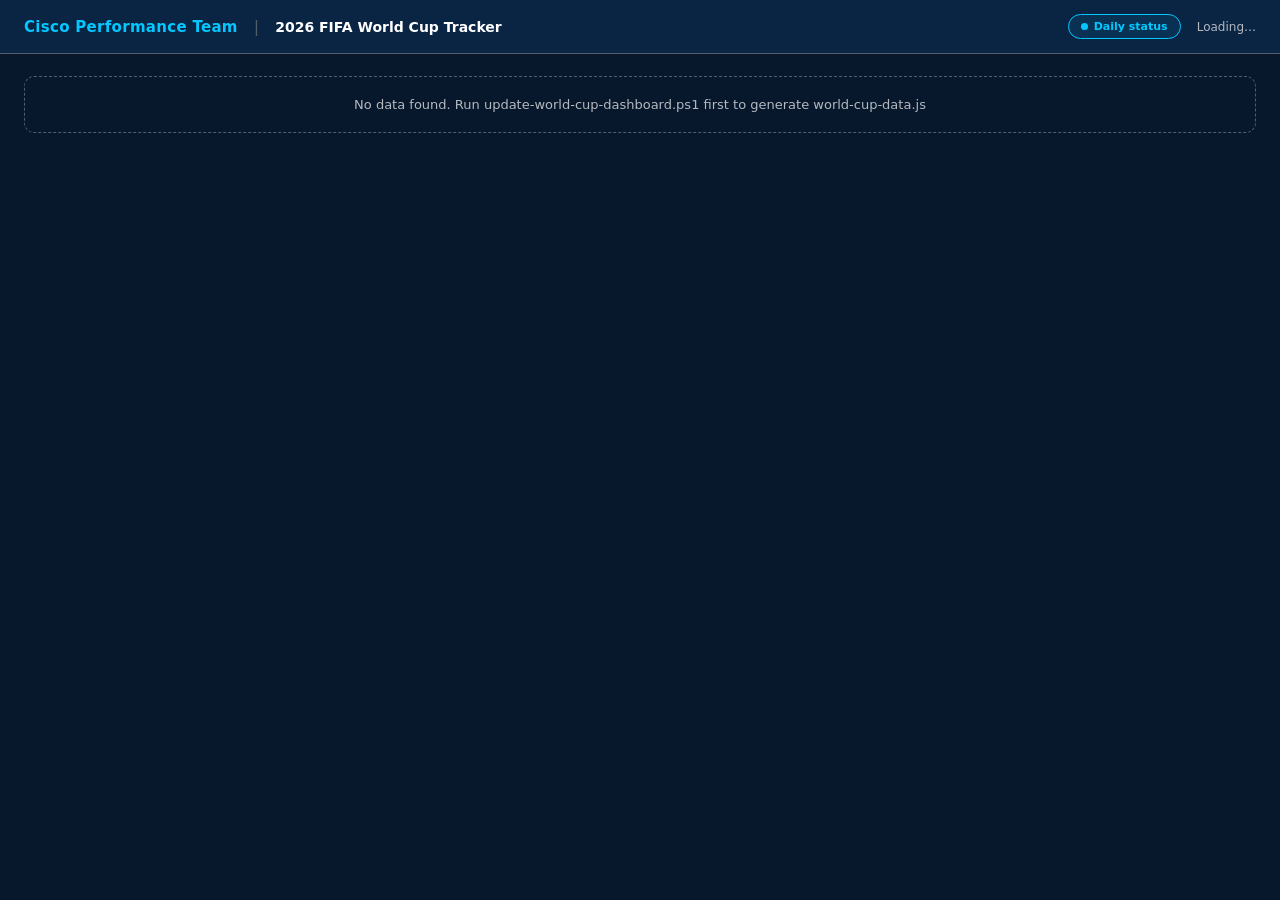
==== World Cup/World-Cup-Performance-Team-Dashboard.html @ b78e00ed "Initial World Cup dashboard for GitHub Pages" ====
<!DOCTYPE html>
<html lang="en">
<head>
  <meta charset="UTF-8" />
  <meta name="viewport" content="width=device-width, initial-scale=1" />
  <title>Performance Team — 2026 World Cup Tracker</title>
  <link rel="stylesheet" href="../assets/cisco-brand.css" />
  <style>
    * { box-sizing: border-box; margin: 0; padding: 0; }
    body {
      font-family: var(--cisco-font);
      background: var(--cisco-navy);
      color: var(--cisco-white);
      min-height: 100vh;
    }
    .chrome {
      background: var(--cisco-navy-mid);
      border-bottom: 1px solid var(--cisco-slate);
      padding: 14px 24px;
      display: flex;
      align-items: center;
      gap: 16px;
      flex-wrap: wrap;
    }
    .chrome .brand {
      font-weight: 700;
      color: var(--cisco-cyan);
      font-size: 15px;
      letter-spacing: 0.02em;
    }
    .chrome .sep { color: var(--cisco-slate); }
    .chrome .title { font-weight: 600; font-size: 14px; }
    .chrome .spacer { flex: 1; }
    .chrome .meta { font-size: 12px; color: var(--cisco-muted); }
    .pill {
      display: inline-flex;
      align-items: center;
      gap: 6px;
      padding: 5px 12px;
      border-radius: 999px;
      font-size: 11px;
      font-weight: 600;
      border: 1px solid var(--cisco-slate);
      color: var(--cisco-muted);
    }
    .pill.live {
      border-color: var(--cisco-cyan);
      color: var(--cisco-cyan);
      background: rgba(2, 200, 255, 0.08);
    }
    .live-dot {
      width: 7px; height: 7px;
      border-radius: 50%;
      background: var(--cisco-cyan);
      animation: pulse 2s infinite;
    }
    @keyframes pulse {
      0%, 100% { opacity: 1; }
      50% { opacity: 0.35; }
    }
    .main { padding: 22px 24px 40px; max-width: 1440px; margin: 0 auto; }
    h1 { font-size: 26px; font-weight: 700; margin-bottom: 6px; }
    .subtitle { color: var(--cisco-muted); font-size: 13px; margin-bottom: 18px; line-height: 1.5; }
    .alert-banner {
      display: none;
      background: rgba(255, 144, 0, 0.12);
      border: 1px solid rgba(255, 144, 0, 0.45);
      border-left: 4px solid var(--cisco-orange);
      border-radius: var(--cisco-radius);
      padding: 12px 16px;
      margin-bottom: 18px;
      font-size: 13px;
    }
    .alert-banner.show { display: block; }
    .alert-banner strong { color: var(--cisco-orange); }
    .summary-row {
      display: grid;
      grid-template-columns: repeat(4, 1fr);
      gap: 14px;
      margin-bottom: 22px;
    }
    @media (max-width: 900px) {
      .summary-row { grid-template-columns: repeat(2, 1fr); }
    }
    .stat-card {
      background: var(--cisco-navy-mid);
      border: 1px solid var(--cisco-slate);
      border-radius: var(--cisco-radius);
      padding: 16px 18px;
      position: relative;
      overflow: hidden;
    }
    .stat-card::after {
      content: '';
      position: absolute;
      top: 0; left: 0; right: 0;
      height: 3px;
      background: var(--cisco-slate);
    }
    .stat-card.in::after { background: #00d46a; }
    .stat-card.out::after { background: #ff4d4f; }
    .stat-card.pending::after { background: var(--cisco-orange); }
    .stat-card.team::after { background: var(--cisco-blue); }
    .stat-label {
      font-size: 11px;
      text-transform: uppercase;
      letter-spacing: 0.08em;
      color: var(--cisco-muted);
      margin-bottom: 6px;
    }
    .stat-value { font-size: 32px; font-weight: 700; line-height: 1; }
    .stat-card.in .stat-value { color: #00d46a; }
    .stat-card.out .stat-value { color: #ff6b6b; }
    .stat-card.pending .stat-value { color: var(--cisco-orange); }
    .toolbar {
      display: flex;
      flex-wrap: wrap;
      gap: 10px;
      align-items: center;
      margin-bottom: 18px;
    }
    .toolbar input, .toolbar select {
      background: var(--cisco-navy-mid);
      border: 1px solid var(--cisco-slate);
      color: var(--cisco-white);
      border-radius: 8px;
      padding: 9px 12px;
      font-size: 13px;
      font-family: inherit;
    }
    .toolbar input { min-width: 220px; flex: 1; }
    .filter-btn {
      background: transparent;
      border: 1px solid var(--cisco-slate);
      color: var(--cisco-muted);
      border-radius: 999px;
      padding: 7px 14px;
      font-size: 12px;
      font-weight: 600;
      cursor: pointer;
      font-family: inherit;
      transition: all 0.15s;
    }
    .filter-btn:hover { border-color: var(--cisco-cyan); color: var(--cisco-white); }
    .filter-btn.active {
      background: var(--cisco-blue);
      border-color: var(--cisco-blue);
      color: #fff;
    }
    .section-title {
      font-size: 14px;
      font-weight: 700;
      text-transform: uppercase;
      letter-spacing: 0.06em;
      color: var(--cisco-cyan);
      margin: 26px 0 12px;
      display: flex;
      align-items: center;
      gap: 10px;
    }
    .section-title::after {
      content: '';
      flex: 1;
      height: 1px;
      background: rgba(82, 94, 108, 0.6);
    }
    .member-grid {
      display: grid;
      grid-template-columns: repeat(auto-fill, minmax(300px, 1fr));
      gap: 14px;
    }
    .member-card {
      background: var(--cisco-navy-mid);
      border: 1px solid var(--cisco-slate);
      border-radius: var(--cisco-radius);
      padding: 14px 16px;
      transition: border-color 0.15s, transform 0.15s;
    }
    .member-card:hover {
      border-color: rgba(2, 200, 255, 0.45);
      transform: translateY(-1px);
    }
    .member-head {
      display: flex;
      align-items: center;
      justify-content: space-between;
      margin-bottom: 12px;
    }
    .member-name { font-weight: 700; font-size: 15px; }
    .member-score {
      font-size: 11px;
      font-weight: 700;
      padding: 4px 10px;
      border-radius: 999px;
      background: rgba(2, 200, 255, 0.12);
      color: var(--cisco-cyan);
    }
    .member-note {
      font-size: 11px;
      color: var(--cisco-orange);
      margin: -6px 0 10px;
      font-style: italic;
    }
    .country-row {
      display: flex;
      align-items: center;
      gap: 10px;
      padding: 8px 0;
      border-top: 1px solid rgba(82, 94, 108, 0.35);
      cursor: pointer;
      border-radius: 8px;
      transition: background 0.15s;
    }
    .country-row:hover { background: rgba(2, 200, 255, 0.06); }
    .country-row:first-of-type { border-top: none; padding-top: 0; }
    .flag {
      width: 28px; height: 28px;
      border-radius: 50%;
      object-fit: cover;
      background: rgba(255,255,255,0.08);
      flex-shrink: 0;
    }
    .flag-placeholder {
      width: 28px; height: 28px;
      border-radius: 50%;
      background: rgba(255,255,255,0.08);
      display: flex;
      align-items: center;
      justify-content: center;
      font-size: 10px;
      font-weight: 700;
      color: var(--cisco-muted);
      flex-shrink: 0;
    }
    .country-info { flex: 1; min-width: 0; }
    .country-name {
      font-size: 13px;
      font-weight: 600;
      white-space: nowrap;
      overflow: hidden;
      text-overflow: ellipsis;
    }
    .country-meta { font-size: 11px; color: var(--cisco-muted); margin-top: 1px; }
    .badge {
      font-size: 10px;
      font-weight: 800;
      letter-spacing: 0.06em;
      padding: 4px 8px;
      border-radius: 6px;
      flex-shrink: 0;
    }
    .badge.in { background: rgba(0, 212, 106, 0.15); color: #00d46a; border: 1px solid rgba(0, 212, 106, 0.35); }
    .badge.out { background: rgba(255, 77, 79, 0.15); color: #ff6b6b; border: 1px solid rgba(255, 77, 79, 0.35); }
    .badge.pending { background: rgba(255, 144, 0, 0.15); color: var(--cisco-orange); border: 1px solid rgba(255, 144, 0, 0.35); }
    .country-grid {
      display: grid;
      grid-template-columns: repeat(auto-fill, minmax(220px, 1fr));
      gap: 12px;
    }
    .country-card {
      background: var(--cisco-navy-mid);
      border: 1px solid var(--cisco-slate);
      border-radius: var(--cisco-radius);
      padding: 14px;
      position: relative;
      cursor: pointer;
      transition: border-color 0.15s, transform 0.15s;
    }
    .country-card:hover {
      border-color: rgba(2, 200, 255, 0.45);
      transform: translateY(-1px);
    }
    .country-card.status-in { border-color: rgba(0, 212, 106, 0.35); }
    .country-card.status-out { border-color: rgba(255, 77, 79, 0.35); opacity: 0.85; }
    .country-card.status-out .country-card-name { text-decoration: line-through; text-decoration-color: rgba(255,107,107,0.5); }
    .country-card-top {
      display: flex;
      align-items: center;
      gap: 10px;
      margin-bottom: 10px;
    }
    .country-card-name { font-weight: 700; font-size: 14px; }
    .country-card-group {
      font-size: 11px;
      color: var(--cisco-muted);
      margin-bottom: 8px;
    }
    .country-card-detail { font-size: 12px; color: var(--cisco-muted); line-height: 1.4; }
    .matches-list { display: grid; gap: 10px; }
    .match-card {
      display: flex;
      align-items: center;
      gap: 14px;
      background: var(--cisco-navy-mid);
      border: 1px solid var(--cisco-slate);
      border-radius: var(--cisco-radius);
      padding: 12px 16px;
      flex-wrap: wrap;
    }
    .match-team {
      display: flex;
      align-items: center;
      gap: 8px;
      min-width: 140px;
      font-size: 13px;
      font-weight: 600;
    }
    .match-score {
      font-size: 18px;
      font-weight: 800;
      color: var(--cisco-cyan);
      min-width: 60px;
      text-align: center;
    }
    .match-status {
      margin-left: auto;
      font-size: 11px;
      color: var(--cisco-muted);
      text-transform: uppercase;
      letter-spacing: 0.05em;
    }
    .match-tracked {
      width: 100%;
      font-size: 11px;
      color: var(--cisco-orange);
    }
    .footer {
      margin-top: 32px;
      padding-top: 16px;
      border-top: 1px solid var(--cisco-slate);
      font-size: 11px;
      color: var(--cisco-muted);
      line-height: 1.6;
    }
    .empty {
      color: var(--cisco-muted);
      font-size: 13px;
      padding: 20px;
      text-align: center;
      border: 1px dashed var(--cisco-slate);
      border-radius: var(--cisco-radius);
    }
    .hidden { display: none !important; }
    .search-hint {
      font-size: 11px;
      color: var(--cisco-muted);
      margin: -8px 0 14px;
    }
    .modal-backdrop {
      position: fixed;
      inset: 0;
      background: rgba(7, 24, 45, 0.82);
      backdrop-filter: blur(4px);
      display: none;
      align-items: center;
      justify-content: center;
      padding: 20px;
      z-index: 1000;
    }
    .modal-backdrop.open { display: flex; }
    .country-modal {
      width: min(520px, 100%);
      background: var(--cisco-navy-mid);
      border: 1px solid var(--cisco-slate);
      border-radius: 14px;
      overflow: hidden;
      box-shadow: 0 24px 64px rgba(0, 0, 0, 0.45);
      animation: modalIn 0.2s ease-out;
    }
    @keyframes modalIn {
      from { opacity: 0; transform: translateY(12px) scale(0.98); }
      to { opacity: 1; transform: none; }
    }
    .modal-header {
      display: flex;
      align-items: center;
      gap: 14px;
      padding: 18px 20px;
      border-bottom: 1px solid rgba(82, 94, 108, 0.45);
      background: rgba(10, 96, 255, 0.08);
    }
    .modal-flag {
      width: 52px;
      height: 52px;
      border-radius: 50%;
      object-fit: cover;
      background: rgba(255,255,255,0.08);
    }
    .modal-title { font-size: 20px; font-weight: 700; }
    .modal-subtitle { font-size: 12px; color: var(--cisco-muted); margin-top: 2px; }
    .modal-close {
      margin-left: auto;
      background: transparent;
      border: 1px solid var(--cisco-slate);
      color: var(--cisco-muted);
      width: 34px;
      height: 34px;
      border-radius: 8px;
      cursor: pointer;
      font-size: 18px;
      line-height: 1;
    }
    .modal-close:hover { color: #fff; border-color: var(--cisco-cyan); }
    .modal-body { padding: 20px; }
    .star-section {
      display: grid;
      grid-template-columns: 120px 1fr;
      gap: 16px;
      align-items: center;
      margin-bottom: 18px;
    }
    @media (max-width: 480px) {
      .star-section { grid-template-columns: 1fr; text-align: center; }
    }
    .star-photo-wrap {
      width: 120px;
      height: 120px;
      border-radius: 14px;
      overflow: hidden;
      background: rgba(255,255,255,0.06);
      border: 1px solid rgba(82, 94, 108, 0.5);
    }
    .star-photo {
      width: 100%;
      height: 100%;
      object-fit: cover;
      object-position: top;
    }
    .star-photo-placeholder {
      width: 100%;
      height: 100%;
      display: flex;
      align-items: center;
      justify-content: center;
      font-size: 36px;
      color: var(--cisco-slate);
      background: linear-gradient(145deg, rgba(10, 96, 255, 0.25), rgba(2, 200, 255, 0.12));
    }
    .star-photo-placeholder.star-initials {
      font-size: 28px;
      font-weight: 800;
      color: var(--cisco-cyan);
      letter-spacing: 0.04em;
    }
    .star-label {
      font-size: 10px;
      text-transform: uppercase;
      letter-spacing: 0.08em;
      color: var(--cisco-cyan);
      margin-bottom: 4px;
      font-weight: 700;
    }
    .star-name { font-size: 22px; font-weight: 700; margin-bottom: 4px; }
    .star-position { font-size: 13px; color: var(--cisco-muted); }
    .modal-actions {
      display: flex;
      flex-wrap: wrap;
      gap: 10px;
      margin-top: 8px;
    }
    .modal-link {
      display: inline-flex;
      align-items: center;
      gap: 8px;
      padding: 10px 14px;
      border-radius: 8px;
      font-size: 13px;
      font-weight: 600;
      text-decoration: none;
      transition: opacity 0.15s;
    }
    .modal-link:hover { opacity: 0.88; }
    .modal-link.fifa {
      background: var(--cisco-blue);
      color: #fff;
    }
    .modal-link.espn {
      background: rgba(2, 200, 255, 0.12);
      color: var(--cisco-cyan);
      border: 1px solid rgba(2, 200, 255, 0.35);
    }
    .modal-meta {
      font-size: 12px;
      color: var(--cisco-muted);
      line-height: 1.5;
      padding-top: 14px;
      border-top: 1px solid rgba(82, 94, 108, 0.35);
    }
  </style>
</head>
<body>
  <header class="chrome">
    <span class="brand">Cisco Performance Team</span>
    <span class="sep">|</span>
    <span class="title">2026 FIFA World Cup Tracker</span>
    <span class="spacer"></span>
    <span class="pill live"><span class="live-dot"></span> Daily status</span>
    <span class="meta" id="updatedMeta">Loading…</span>
  </header>

  <main class="main">
    <h1>World Cup Country Tracker</h1>
    <p class="subtitle">
      Follow every country from our FIFA Draw — see at a glance who is still <strong style="color:#00d46a">IN</strong>
      or <strong style="color:#ff6b6b">OUT</strong> of the 2026 World Cup. Click any country to meet their star player and link to FIFA.com.
    </p>

    <div class="alert-banner" id="changesBanner"></div>

    <div class="summary-row" id="summaryRow"></div>

    <div class="toolbar">
      <input type="search" id="searchInput" placeholder="Search country or team member…" />
      <select id="memberFilter">
        <option value="">All team members</option>
      </select>
      <button class="filter-btn active" data-status="ALL">All</button>
      <button class="filter-btn" data-status="IN">IN</button>
      <button class="filter-btn" data-status="OUT">OUT</button>
      <button class="filter-btn" data-status="PENDING">Pending</button>
    </div>
    <p class="search-hint" id="searchHint">Tip: click a country card or press Enter after searching to open star player details.</p>

    <div class="section-title">By Team Member</div>
    <div class="member-grid" id="memberGrid"></div>

    <div class="section-title">All Tracked Countries</div>
    <div class="country-grid" id="countryGrid"></div>

    <div class="section-title">Today's Matches (Your Countries)</div>
    <div class="matches-list" id="matchesList"></div>

    <footer class="footer">
      Data source: ESPN public API. Run <code style="color:var(--cisco-cyan)">update-world-cup-dashboard.ps1</code> daily
      (or schedule in Task Scheduler) to refresh. Share this HTML file with <code style="color:var(--cisco-cyan)">world-cup-data.js</code>
      in the same folder via SharePoint or OneDrive.
    </footer>
  </main>

  <div class="modal-backdrop" id="countryModal" aria-hidden="true">
    <div class="country-modal" role="dialog" aria-labelledby="modalCountryName">
      <div class="modal-header">
        <img class="modal-flag" id="modalFlag" alt="" />
        <div>
          <div class="modal-title" id="modalCountryName"></div>
          <div class="modal-subtitle" id="modalCountryMeta"></div>
        </div>
        <button class="modal-close" id="modalClose" aria-label="Close">&times;</button>
      </div>
      <div class="modal-body">
        <div class="star-section">
          <div class="star-photo-wrap" id="modalStarPhotoWrap"></div>
          <div>
            <div class="star-label">Star Player</div>
            <div class="star-name" id="modalStarName"></div>
            <div class="star-position" id="modalStarPosition"></div>
          </div>
        </div>
        <div class="modal-actions" id="modalActions"></div>
        <div class="modal-meta" id="modalMeta"></div>
      </div>
    </div>
  </div>

  <script src="world-cup-data.js"></script>
  <script>
    let data = window.WC_DASHBOARD_DATA;
    let statusFilter = 'ALL';

    function findCountry(pickName) {
      return data.countries.find(c => c.pickName === pickName);
    }

    function getVisibleCountries() {
      const search = document.getElementById('searchInput').value.toLowerCase();
      const memberVal = document.getElementById('memberFilter').value;
      let picks = data.countries;
      if (memberVal) {
        const member = data.members.find(m => m.name === memberVal);
        if (member) picks = member.countries;
      }
      return picks.filter(c => matchesFilter(c)).filter(c => {
        if (!search) return true;
        return c.pickName.toLowerCase().includes(search) ||
          (c.displayName || '').toLowerCase().includes(search) ||
          ((c.starPlayer && c.starPlayer.name) || '').toLowerCase().includes(search);
      });
    }

    function openCountryModal(country) {
      if (!country) return;
      const modal = document.getElementById('countryModal');
      const star = country.starPlayer || {};
      const flagEl = document.getElementById('modalFlag');
      if (country.logo) {
        flagEl.src = country.logo;
        flagEl.alt = country.displayName || country.pickName;
        flagEl.classList.remove('hidden');
        flagEl.onerror = () => {
          flagEl.classList.add('hidden');
        };
      } else {
        flagEl.removeAttribute('src');
        flagEl.classList.add('hidden');
      }
      document.getElementById('modalCountryName').textContent = country.displayName || country.pickName;
      document.getElementById('modalCountryMeta').textContent =
        `${country.group} · ${country.status} · ${country.record || '0-0-0'} · ${country.detail || ''}`;
      document.getElementById('modalStarName').textContent = star.name || 'Star player TBD';
      document.getElementById('modalStarPosition').textContent = star.position || 'National team squad';

      const photoWrap = document.getElementById('modalStarPhotoWrap');
      if (star.headshot) {
        photoWrap.innerHTML = `<img class="star-photo" src="${esc(star.headshot)}" alt="${esc(star.name)}" onerror="this.replaceWith((function(){var d=document.createElement('div');d.className='star-photo-placeholder star-initials';d.textContent='${esc((star.name || '?').split(' ').map(function(w){return w[0];}).filter(Boolean).slice(0,2).join('').toUpperCase() || '⚽')}';return d;})())" />`;
      } else {
        const initials = (star.name || '?').split(' ').map(w => w[0]).filter(Boolean).slice(0, 2).join('').toUpperCase() || '⚽';
        photoWrap.innerHTML = `<div class="star-photo-placeholder star-initials">${esc(initials)}</div>`;
      }

      const actions = [];
      const fifaUrl = country.fifaUrl || star.fifaUrl;
      if (fifaUrl) {
        actions.push(`<a class="modal-link fifa" href="${esc(fifaUrl)}" target="_blank" rel="noopener noreferrer">Learn more on FIFA.com</a>`);
      }
      if (star.espnUrl) {
        actions.push(`<a class="modal-link espn" href="${esc(star.espnUrl)}" target="_blank" rel="noopener noreferrer">View player profile</a>`);
      }
      document.getElementById('modalActions').innerHTML = actions.join('') ||
        '<span class="modal-meta">FIFA team link unavailable for this country.</span>';

      document.getElementById('modalMeta').textContent =
        `Tracked from our Performance Team FIFA Draw. Star player selected from squad data and curated picks in country-profiles.json.`;

      modal.classList.add('open');
      modal.setAttribute('aria-hidden', 'false');
    }

    function closeCountryModal() {
      const modal = document.getElementById('countryModal');
      modal.classList.remove('open');
      modal.setAttribute('aria-hidden', 'true');
    }

    function bindCountryClicks() {
      document.querySelectorAll('[data-pick-name]').forEach(el => {
        el.addEventListener('click', () => openCountryModal(findCountry(el.dataset.pickName)));
      });
    }

    function updateSearchHint() {
      const visible = getVisibleCountries();
      const hint = document.getElementById('searchHint');
      if (visible.length === 1) {
        hint.textContent = `1 match: ${visible[0].displayName || visible[0].pickName} — press Enter or click to view star player.`;
      } else if (visible.length === 0) {
        hint.textContent = 'No countries match your search.';
      } else {
        hint.textContent = 'Tip: click a country card or press Enter after searching to open star player details.';
      }
    }

    function esc(s) {
      const d = document.createElement('div');
      d.textContent = s || '';
      return d.innerHTML;
    }

    function flagHtml(c) {
      const abbr = esc((c.abbreviation || '??').slice(0, 3));
      if (c.logo) {
        return `<img class="flag" src="${esc(c.logo)}" alt="" loading="lazy" onerror="this.replaceWith(Object.assign(document.createElement('div'),{className:'flag-placeholder',textContent:'${abbr}'}))" />`;
      }
      return `<div class="flag-placeholder">${abbr}</div>`;
    }

    function badgeHtml(status) {
      const label = status === 'IN' ? 'IN' : status === 'OUT' ? 'OUT' : 'PENDING';
      const cls = status === 'IN' ? 'in' : status === 'OUT' ? 'out' : 'pending';
      return `<span class="badge ${cls}">${label}</span>`;
    }

    function renderSummary() {
      const s = data.summary;
      document.getElementById('summaryRow').innerHTML = `
        <div class="stat-card in"><div class="stat-label">Still In</div><div class="stat-value">${s.inCount}</div></div>
        <div class="stat-card out"><div class="stat-label">Eliminated</div><div class="stat-value">${s.outCount}</div></div>
        <div class="stat-card pending"><div class="stat-label">Pending</div><div class="stat-value">${s.pendingCount}</div></div>
        <div class="stat-card team"><div class="stat-label">Team Members</div><div class="stat-value">${s.members}</div></div>
      `;
      document.getElementById('updatedMeta').textContent =
        `${data.phase} · Updated ${data.lastUpdatedDisplay}`;
    }

    function renderChanges() {
      const banner = document.getElementById('changesBanner');
      if (!data.statusChanges || data.statusChanges.length === 0) {
        banner.classList.remove('show');
        return;
      }
      const items = data.statusChanges.map(c =>
        `<strong>${esc(c.country)}</strong>: ${esc(c.from)} → ${esc(c.to)} (${esc(c.detail)})`
      ).join(' · ');
      banner.innerHTML = `<strong>Status changes since last update:</strong> ${items}`;
      banner.classList.add('show');
    }

    function renderMembers() {
      const grid = document.getElementById('memberGrid');
      const search = document.getElementById('searchInput').value.toLowerCase();
      const memberVal = document.getElementById('memberFilter').value;

      const html = data.members
        .filter(m => !memberVal || m.name === memberVal)
        .filter(m => {
          if (!search) return true;
          if (m.name.toLowerCase().includes(search)) return true;
          return m.countries.some(c =>
            c.pickName.toLowerCase().includes(search) ||
            (c.displayName || '').toLowerCase().includes(search)
          );
        })
        .map(m => {
          const countries = m.countries.filter(c => matchesFilter(c));
          if (countries.length === 0 && (statusFilter !== 'ALL' || search)) return '';
          const note = m.note ? `<div class="member-note">${esc(m.note)}</div>` : '';
          const rows = (countries.length ? countries : m.countries).map(c => `
            <div class="country-row" data-status="${esc(c.status)}" data-pick-name="${esc(c.pickName)}" title="View star player">
              ${flagHtml(c)}
              <div class="country-info">
                <div class="country-name">${esc(c.displayName || c.pickName)}</div>
                <div class="country-meta">${esc(c.group)} · ${esc(c.record || '0-0-0')} · ${esc(c.detail)}</div>
              </div>
              ${badgeHtml(c.status)}
            </div>
          `).join('');
          return `
            <article class="member-card" data-member="${esc(m.name)}">
              <div class="member-head">
                <span class="member-name">${esc(m.name)}</span>
                <span class="member-score">${m.inCount} IN · ${m.outCount} OUT</span>
              </div>
              ${note}
              ${rows}
            </article>
          `;
        })
        .filter(Boolean)
        .join('');

      grid.innerHTML = html || '<div class="empty">No team members match your filters.</div>';
      bindCountryClicks();
      updateSearchHint();
    }

    function renderCountries() {
      const grid = document.getElementById('countryGrid');
      const search = document.getElementById('searchInput').value.toLowerCase();
      const memberVal = document.getElementById('memberFilter').value;

      let picks = data.countries;
      if (memberVal) {
        const member = data.members.find(m => m.name === memberVal);
        if (member) picks = member.countries;
      }

      const html = picks
        .filter(c => matchesFilter(c))
        .filter(c => {
          if (!search) return true;
          return c.pickName.toLowerCase().includes(search) ||
            (c.displayName || '').toLowerCase().includes(search) ||
            ((c.starPlayer && c.starPlayer.name) || '').toLowerCase().includes(search);
        })
        .sort((a, b) => {
          const order = { IN: 0, PENDING: 1, OUT: 2 };
          return (order[a.status] ?? 9) - (order[b.status] ?? 9) ||
            a.pickName.localeCompare(b.pickName);
        })
        .map(c => `
          <article class="country-card status-${c.status.toLowerCase()}" data-pick-name="${esc(c.pickName)}" title="View star player">
            <div class="country-card-top">
              ${flagHtml(c)}
              <div>
                <div class="country-card-name">${esc(c.displayName || c.pickName)}</div>
                <div class="country-card-group">${esc(c.group)} · Rank ${c.rank} · ${c.points} pts</div>
              </div>
              ${badgeHtml(c.status)}
            </div>
            <div class="country-card-detail">${esc(c.detail)}</div>
          </article>
        `)
        .join('');

      grid.innerHTML = html || '<div class="empty">No countries match your filters.</div>';
      bindCountryClicks();
      updateSearchHint();
    }

    function renderMatches() {
      const list = document.getElementById('matchesList');
      if (!data.todayMatches || data.todayMatches.length === 0) {
        list.innerHTML = '<div class="empty">No matches today involving your tracked countries — check back on match days.</div>';
        return;
      }
      list.innerHTML = data.todayMatches.map(m => `
        <div class="match-card">
          <div class="match-team">${flagHtml({ logo: m.home.logo, abbreviation: 'H' })} ${esc(m.home.name)}</div>
          <div class="match-score">${esc(m.home.score || '–')} : ${esc(m.away.score || '–')}</div>
          <div class="match-team">${flagHtml({ logo: m.away.logo, abbreviation: 'A' })} ${esc(m.away.name)}</div>
          <div class="match-status">${esc(m.status)}</div>
          <div class="match-tracked">Tracking: ${esc(m.tracked.join(', '))}</div>
        </div>
      `).join('');
    }

    function populateMemberFilter() {
      const sel = document.getElementById('memberFilter');
      data.members.forEach(m => {
        const opt = document.createElement('option');
        opt.value = m.name;
        opt.textContent = m.name;
        sel.appendChild(opt);
      });
    }

    function matchesFilter(c) {
      if (statusFilter === 'ALL') return true;
      return c.status === statusFilter;
    }

    function renderAll() {
      renderSummary();
      renderChanges();
      renderMembers();
      renderCountries();
      renderMatches();
    }

    document.querySelectorAll('.filter-btn').forEach(btn => {
      btn.addEventListener('click', () => {
        document.querySelectorAll('.filter-btn').forEach(b => b.classList.remove('active'));
        btn.classList.add('active');
        statusFilter = btn.dataset.status;
        renderMembers();
        renderCountries();
      });
    });

    document.getElementById('searchInput').addEventListener('input', () => {
      renderMembers();
      renderCountries();
    });

    document.getElementById('searchInput').addEventListener('keydown', (e) => {
      if (e.key !== 'Enter') return;
      const visible = getVisibleCountries();
      if (visible.length >= 1) openCountryModal(visible[0]);
    });

    document.getElementById('memberFilter').addEventListener('change', () => {
      renderMembers();
      renderCountries();
    });

    document.getElementById('modalClose').addEventListener('click', closeCountryModal);
    document.getElementById('countryModal').addEventListener('click', (e) => {
      if (e.target.id === 'countryModal') closeCountryModal();
    });
    document.addEventListener('keydown', (e) => {
      if (e.key === 'Escape') closeCountryModal();
    });

    if (!data) {
      document.querySelector('.main').innerHTML =
        '<div class="empty">No data found. Run update-world-cup-dashboard.ps1 first to generate world-cup-data.js</div>';
    } else {
      populateMemberFilter();
      renderAll();
    }
  </script>
</body>
</html>
---- assets/cisco-brand.css ----
/* Cisco Dark theme — from Dark PPT Template and Branding Guide.potx (Cisco Dark 05-21-2025) */
:root {
  --cisco-navy: #07182d;
  --cisco-navy-mid: #0a2444;
  --cisco-slate: #525e6c;
  --cisco-muted: #b4b9c0;
  --cisco-cyan: #02c8ff;
  --cisco-blue: #0a60ff;
  --cisco-magenta: #ff007f;
  --cisco-orange: #ff9000;
  --cisco-white: #ffffff;
  --cisco-surface: #f4f7fa;
  --cisco-card: #ffffff;
  --cisco-line: #dce3eb;
  --cisco-ink: #07182d;
  --cisco-font: "CiscoSansTT", "Segoe UI", system-ui, -apple-system, sans-serif;
  --cisco-radius: 10px;
  --cisco-shadow: 0 1px 3px rgba(7, 24, 45, 0.08), 0 8px 24px rgba(7, 24, 45, 0.1);
  --cisco-accent: var(--cisco-blue);
  --cisco-accent-bright: var(--cisco-cyan);
  --cisco-accent-soft: #e8f7fc;
  --cisco-accent-border: #9de9ff;
  --cisco-path-b: #5b6ef5;
  --cisco-path-b-soft: #eef0ff;
}
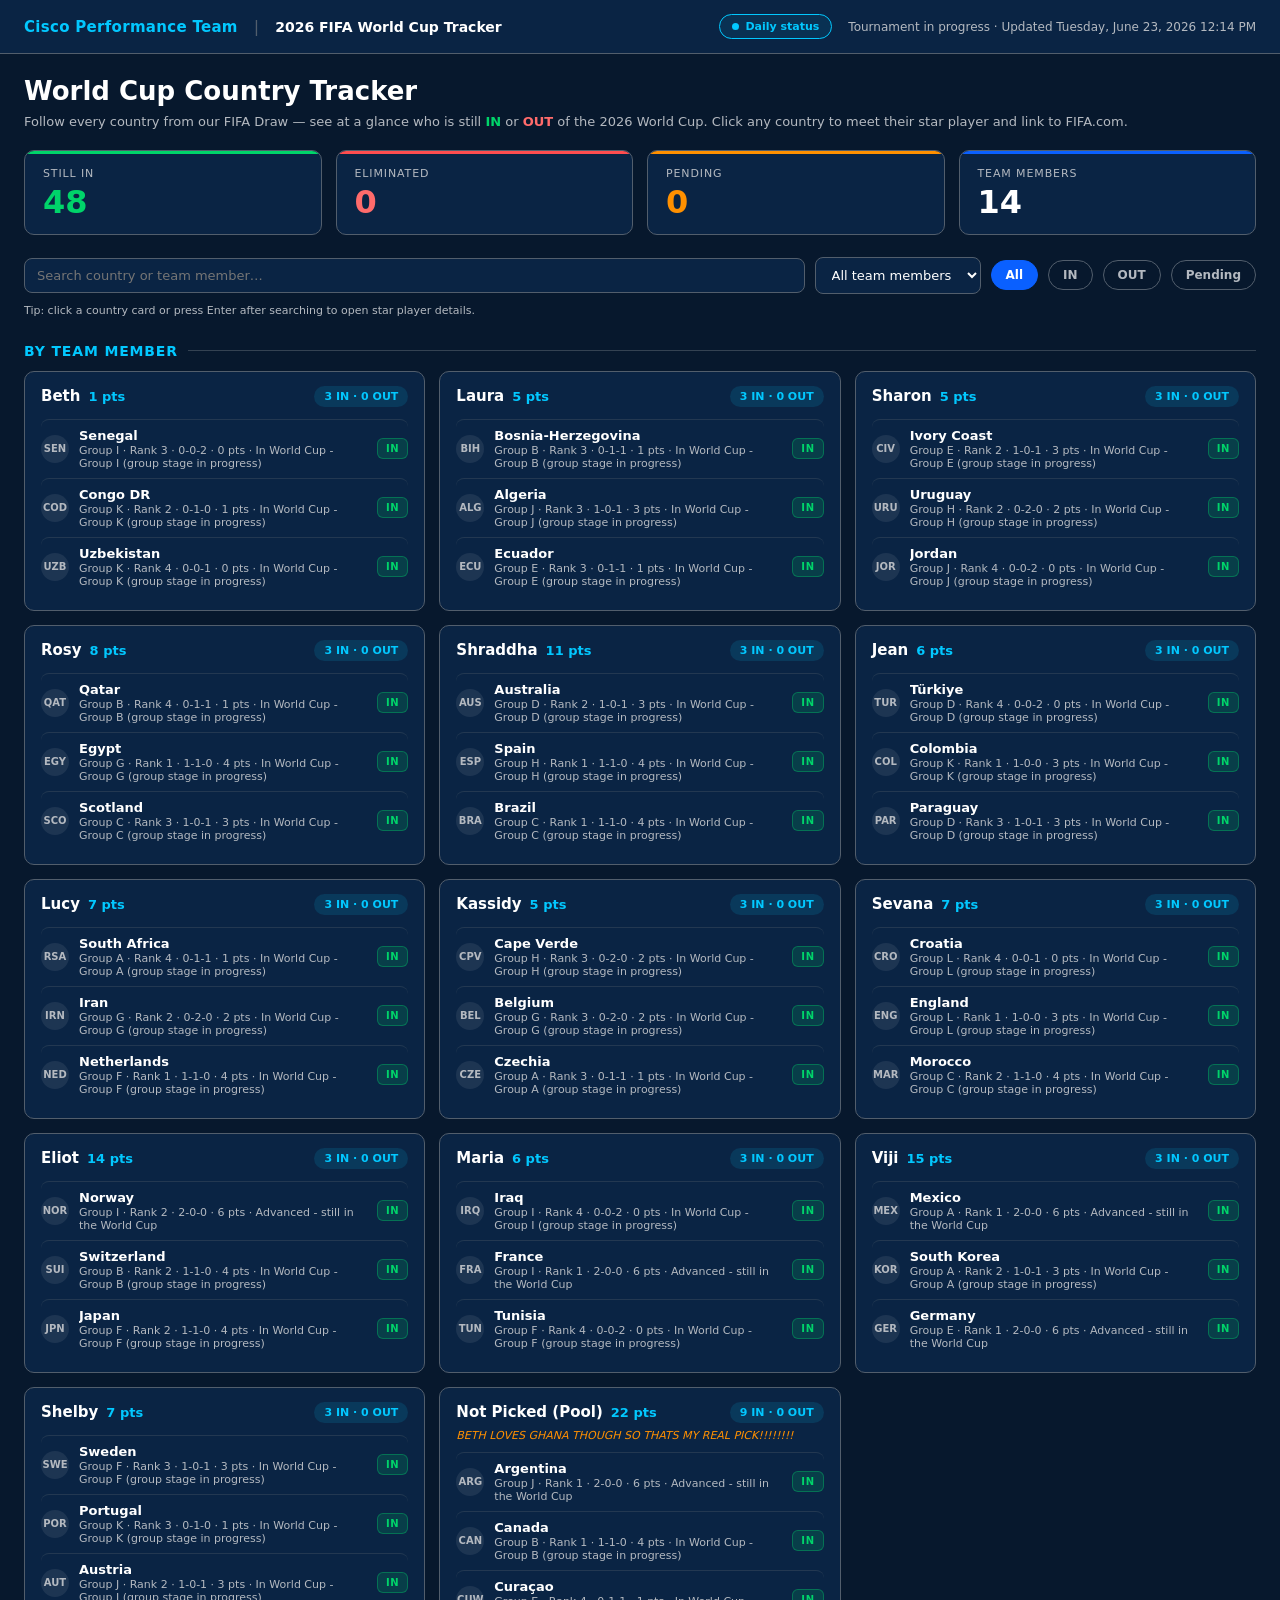
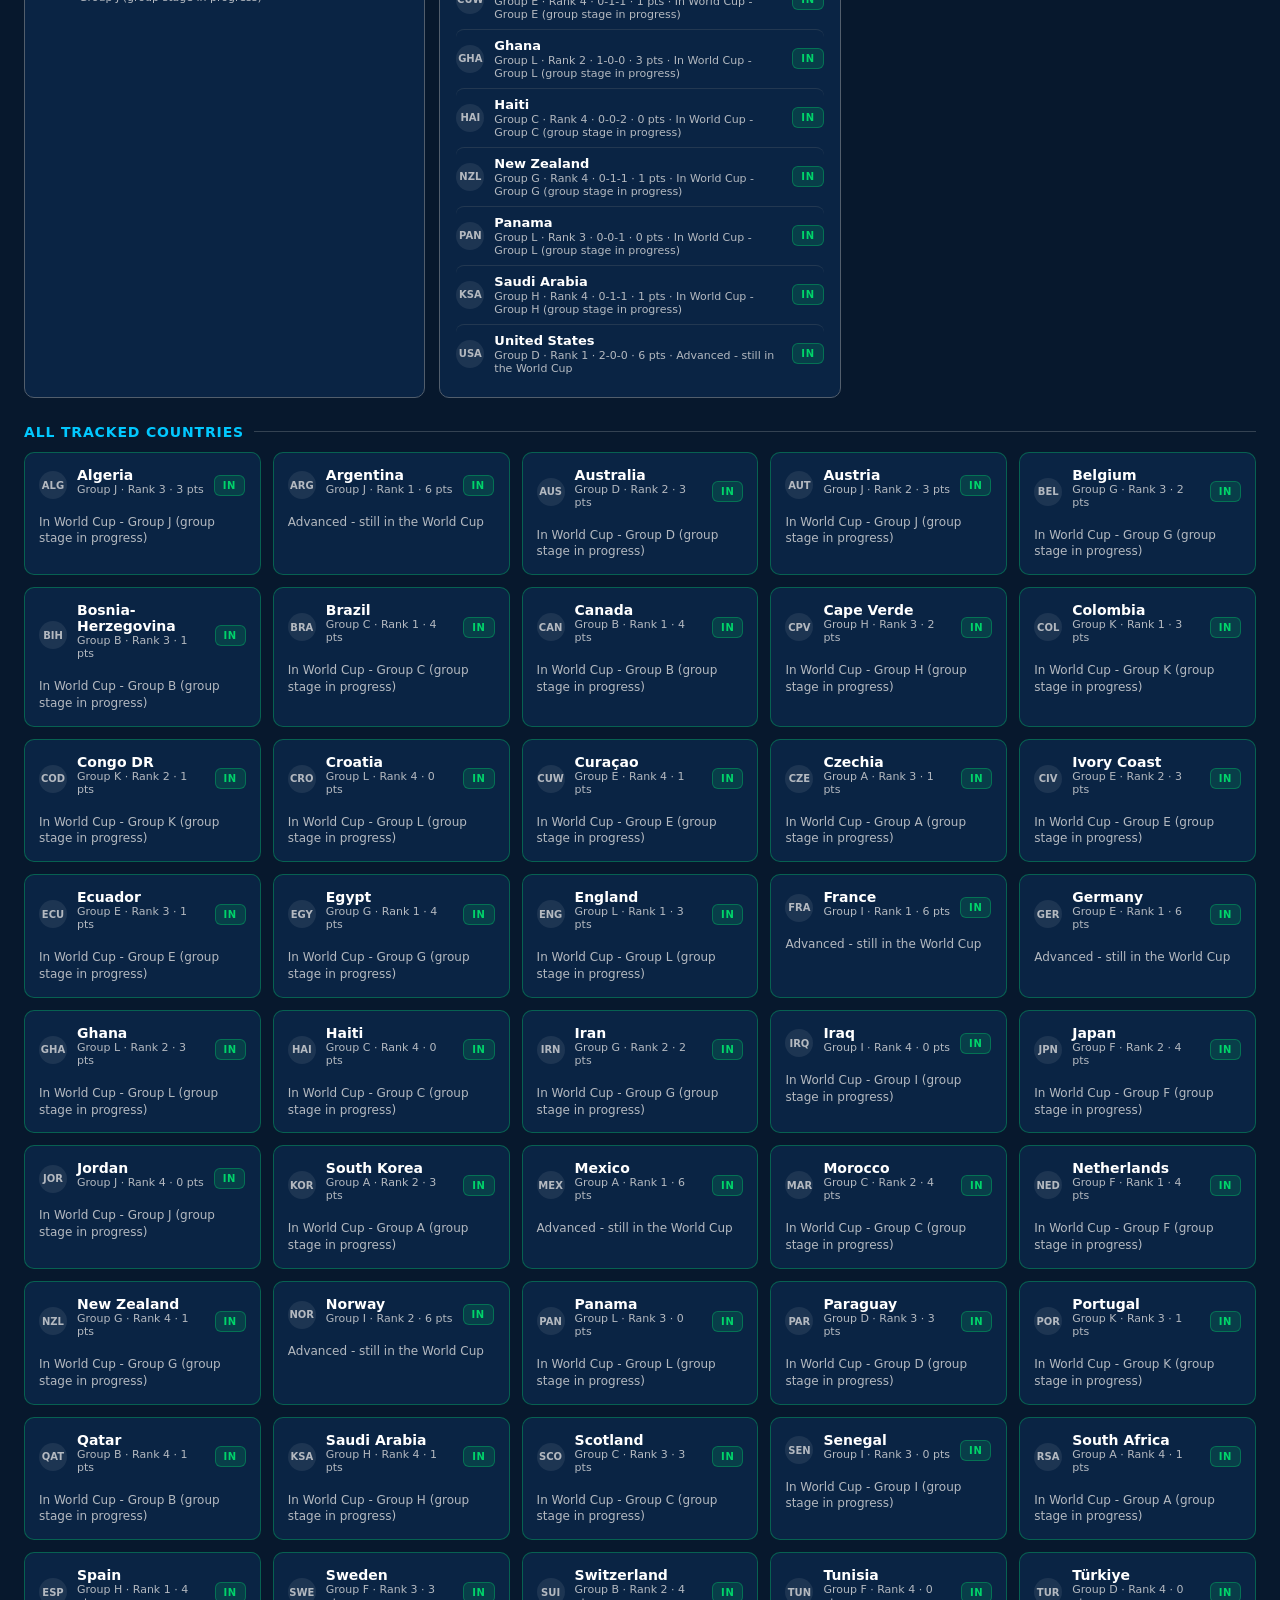
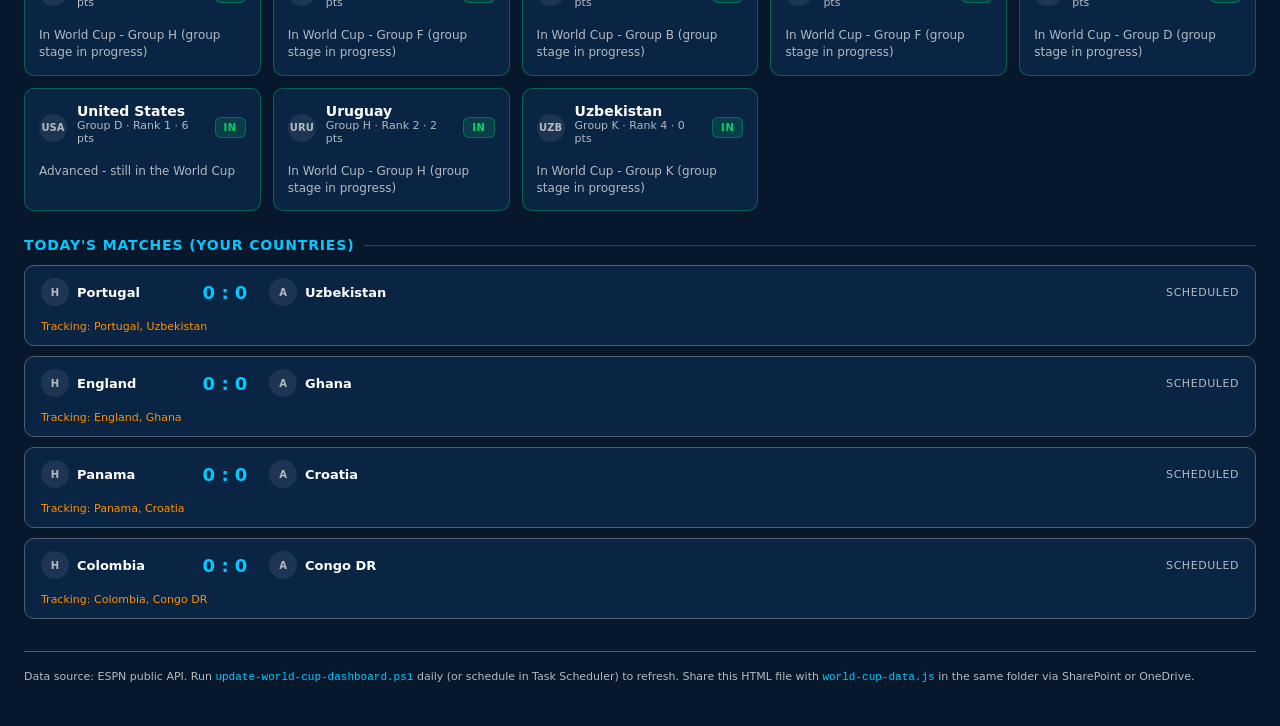
==== commit 02afa56c: "Show group rank and member total points in team member section Co-authored-by: Cursor <cursoragent@c" ====
--- a/World Cup/World-Cup-Performance-Team-Dashboard.html
+++ b/World Cup/World-Cup-Performance-Team-Dashboard.html
@@ -3,6 +3,7 @@
 <head>
   <meta charset="UTF-8" />
   <meta name="viewport" content="width=device-width, initial-scale=1" />
+  <meta http-equiv="refresh" content="300" />
   <title>Performance Team — 2026 World Cup Tracker</title>
   <link rel="stylesheet" href="../assets/cisco-brand.css" />
   <style>
@@ -187,6 +188,17 @@
       margin-bottom: 12px;
     }
     .member-name { font-weight: 700; font-size: 15px; }
+    .member-name-wrap {
+      display: flex;
+      align-items: baseline;
+      gap: 8px;
+      flex-wrap: wrap;
+    }
+    .member-total-points {
+      font-size: 13px;
+      font-weight: 700;
+      color: var(--cisco-cyan);
+    }
     .member-score {
       font-size: 11px;
       font-weight: 700;
@@ -722,13 +734,14 @@
         .map(m => {
           const countries = m.countries.filter(c => matchesFilter(c));
           if (countries.length === 0 && (statusFilter !== 'ALL' || search)) return '';
+          const totalPoints = m.countries.reduce((sum, c) => sum + (Number(c.points) || 0), 0);
           const note = m.note ? `<div class="member-note">${esc(m.note)}</div>` : '';
           const rows = (countries.length ? countries : m.countries).map(c => `
             <div class="country-row" data-status="${esc(c.status)}" data-pick-name="${esc(c.pickName)}" title="View star player">
               ${flagHtml(c)}
               <div class="country-info">
                 <div class="country-name">${esc(c.displayName || c.pickName)}</div>
-                <div class="country-meta">${esc(c.group)} · ${esc(c.record || '0-0-0')} · ${esc(c.detail)}</div>
+                <div class="country-meta">${esc(c.group)} · Rank ${c.rank > 0 ? c.rank : '–'} · ${esc(c.record || '0-0-0')} · ${c.points ?? 0} pts · ${esc(c.detail)}</div>
               </div>
               ${badgeHtml(c.status)}
             </div>
@@ -736,7 +749,10 @@
           return `
             <article class="member-card" data-member="${esc(m.name)}">
               <div class="member-head">
-                <span class="member-name">${esc(m.name)}</span>
+                <div class="member-name-wrap">
+                  <span class="member-name">${esc(m.name)}</span>
+                  <span class="member-total-points">${totalPoints} pts</span>
+                </div>
                 <span class="member-score">${m.inCount} IN · ${m.outCount} OUT</span>
               </div>
               ${note}
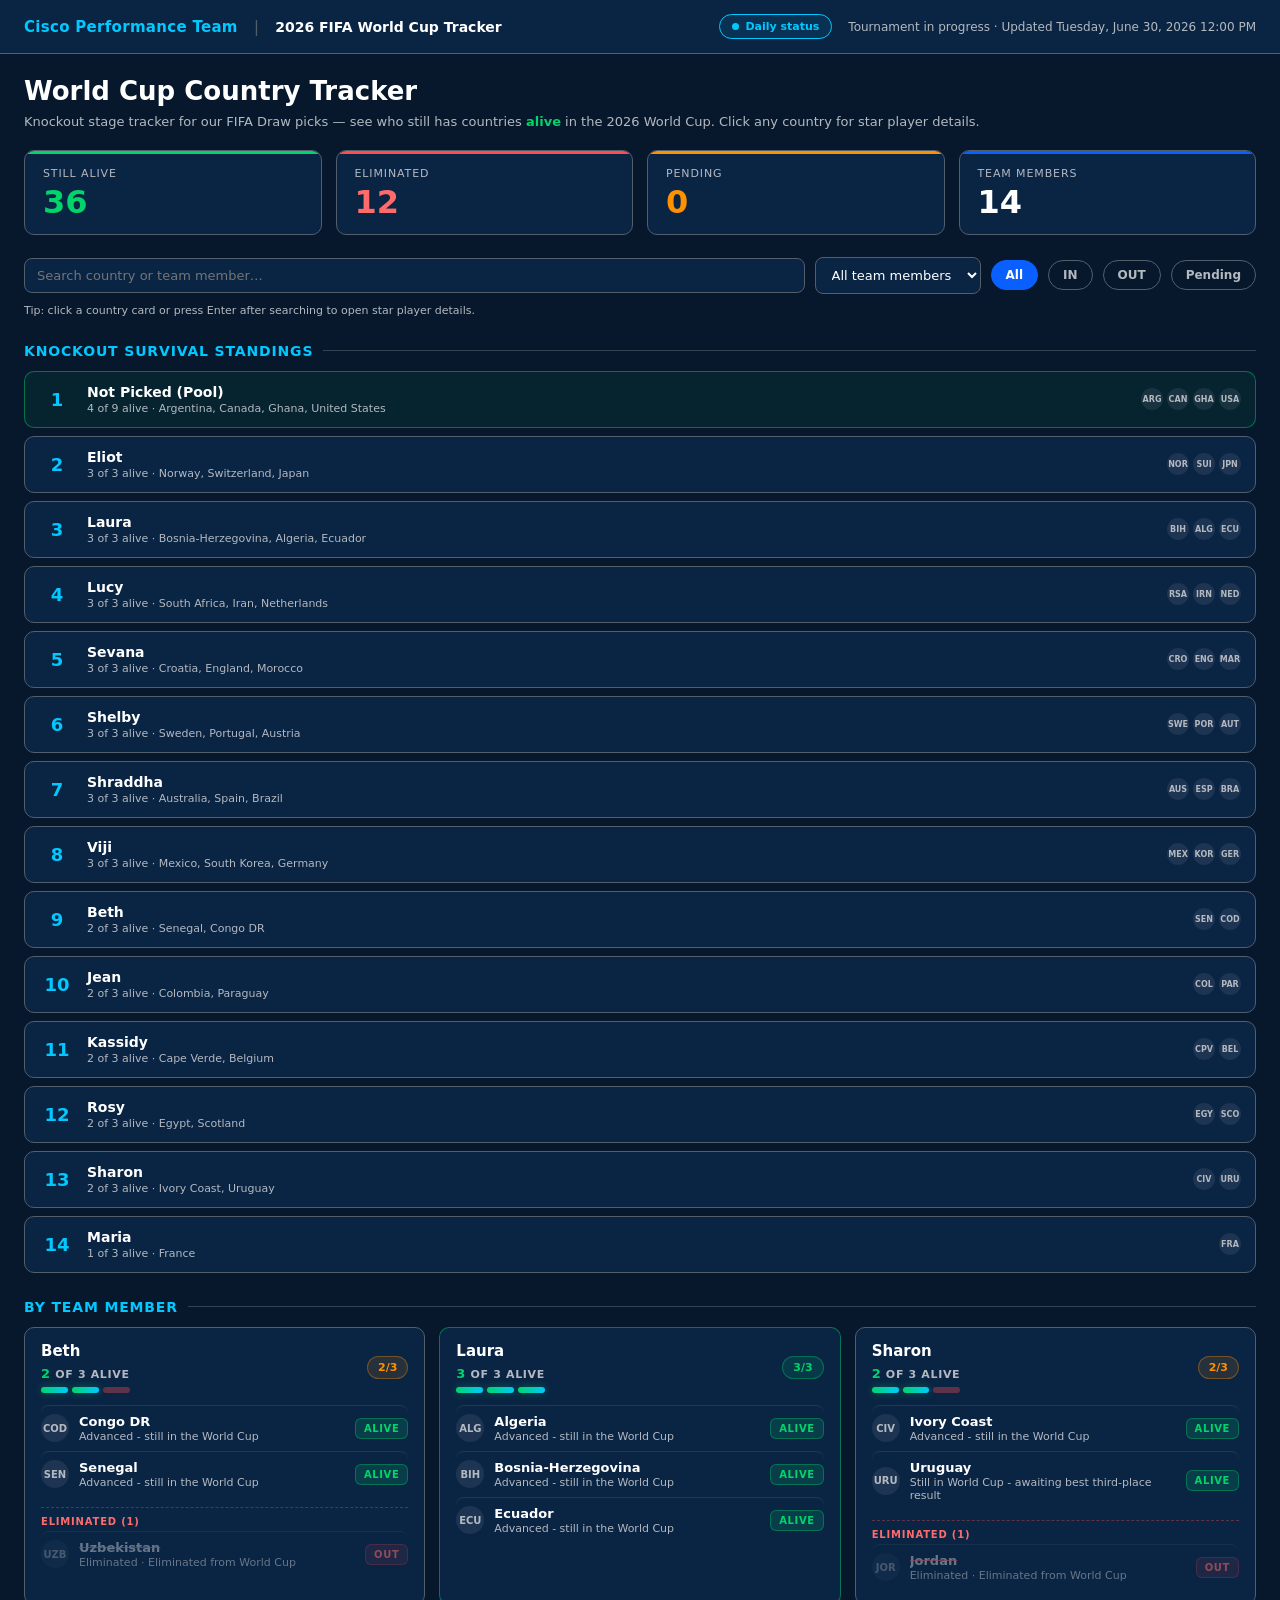
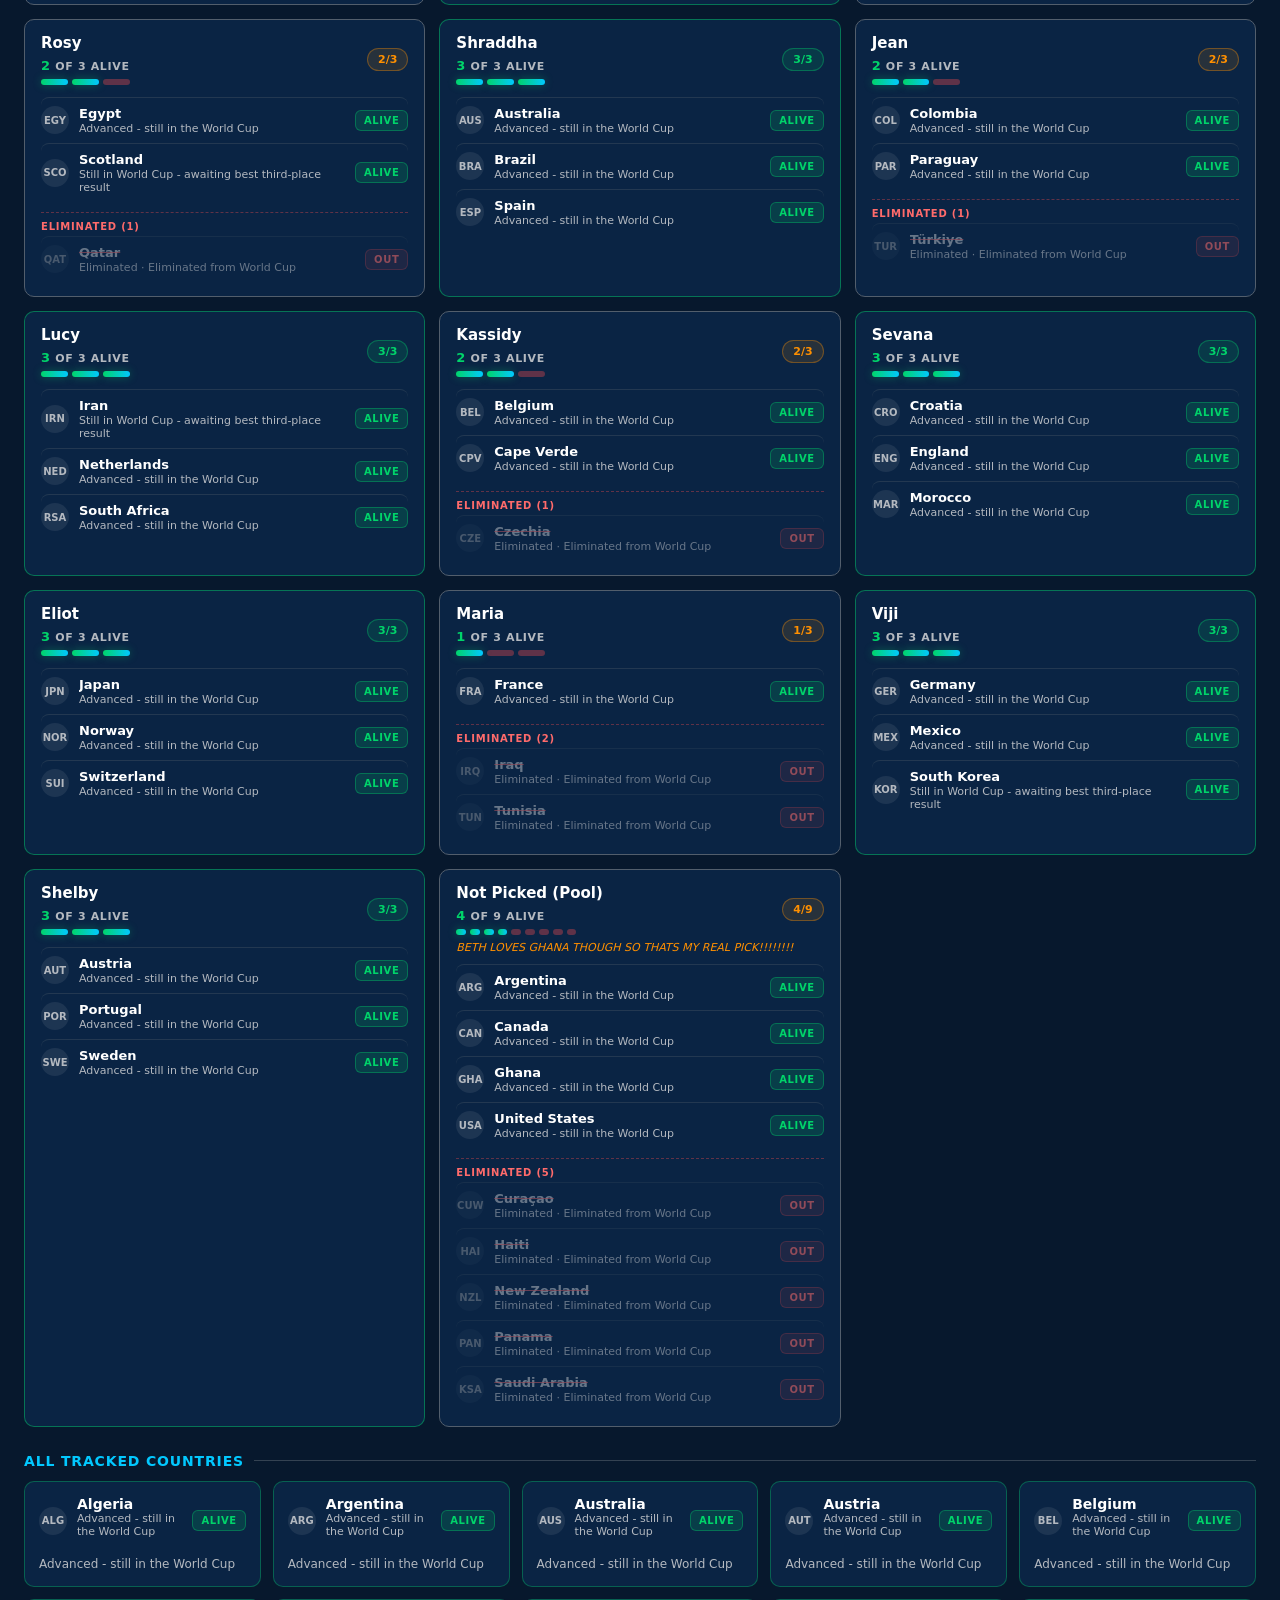
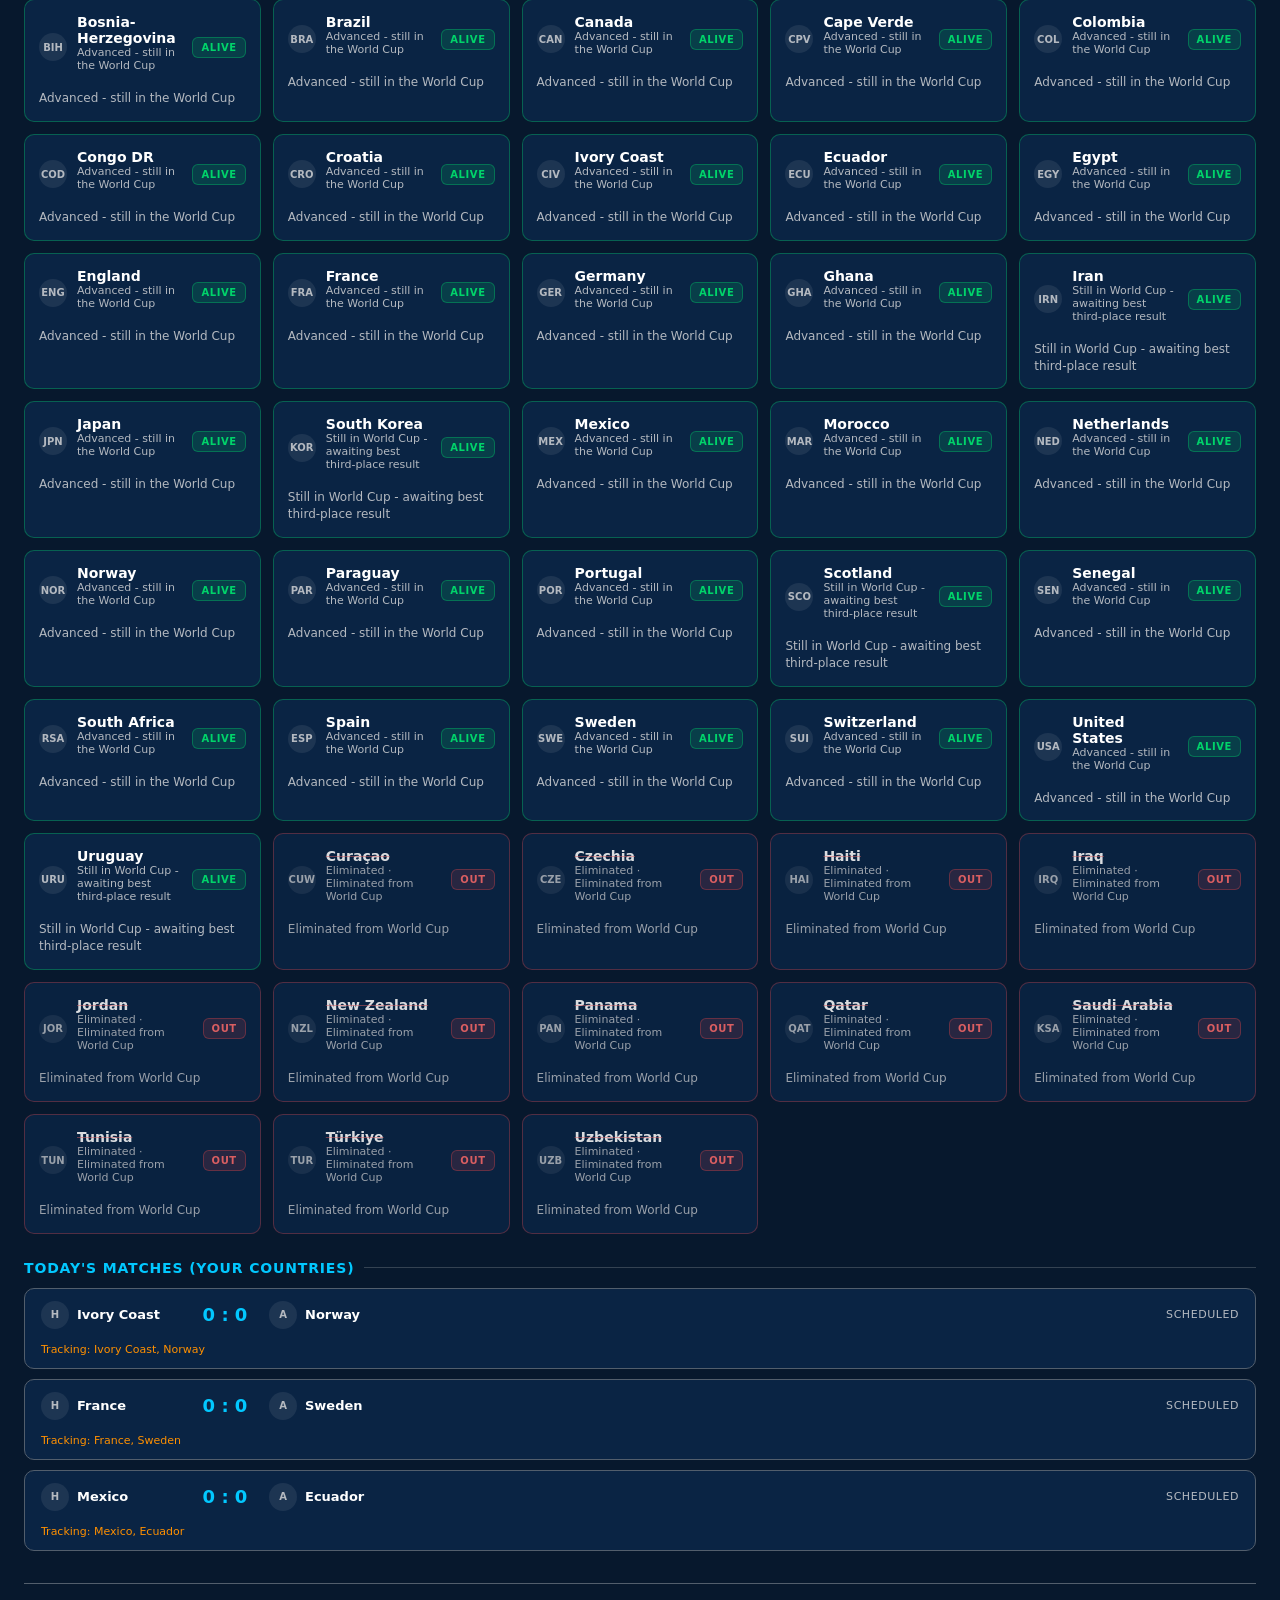
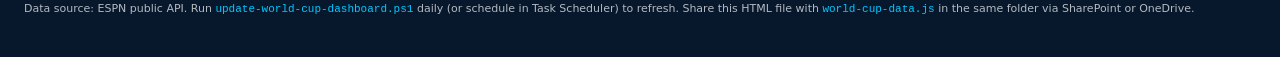
==== commit fb9cc04f: "Knockout survival UI and latest score refresh Co-authored-by: Cursor <cursoragent@cursor.com>" ====
--- a/World Cup/World-Cup-Performance-Team-Dashboard.html
+++ b/World Cup/World-Cup-Performance-Team-Dashboard.html
@@ -190,22 +190,127 @@
     .member-name { font-weight: 700; font-size: 15px; }
     .member-name-wrap {
       display: flex;
-      align-items: baseline;
-      gap: 8px;
-      flex-wrap: wrap;
-    }
-    .member-total-points {
-      font-size: 13px;
+      flex-direction: column;
+      gap: 6px;
+      min-width: 0;
+    }
+    .member-alive-label {
+      font-size: 11px;
       font-weight: 700;
-      color: var(--cisco-cyan);
+      color: var(--cisco-muted);
+      text-transform: uppercase;
+      letter-spacing: 0.06em;
+    }
+    .member-alive-label strong { color: #00d46a; font-size: 13px; }
+    .member-alive-label.all-out strong { color: #ff6b6b; }
+    .survival-bar {
+      display: flex;
+      gap: 4px;
+      width: 100%;
+      max-width: 120px;
+    }
+    .survival-segment {
+      flex: 1;
+      height: 6px;
+      border-radius: 999px;
+      background: rgba(255, 77, 79, 0.35);
+    }
+    .survival-segment.alive {
+      background: linear-gradient(90deg, #00d46a, #02c8ff);
+      box-shadow: 0 0 8px rgba(0, 212, 106, 0.35);
     }
     .member-score {
       font-size: 11px;
       font-weight: 700;
       padding: 4px 10px;
       border-radius: 999px;
-      background: rgba(2, 200, 255, 0.12);
+      flex-shrink: 0;
+    }
+    .member-score.surviving {
+      background: rgba(0, 212, 106, 0.12);
+      color: #00d46a;
+      border: 1px solid rgba(0, 212, 106, 0.35);
+    }
+    .member-score.partial {
+      background: rgba(255, 144, 0, 0.12);
+      color: var(--cisco-orange);
+      border: 1px solid rgba(255, 144, 0, 0.35);
+    }
+    .member-score.eliminated {
+      background: rgba(255, 77, 79, 0.12);
+      color: #ff6b6b;
+      border: 1px solid rgba(255, 77, 79, 0.35);
+    }
+    .member-card.perfect { border-color: rgba(0, 212, 106, 0.45); }
+    .member-card.gone { opacity: 0.72; border-color: rgba(255, 77, 79, 0.35); }
+    .eliminated-divider {
+      font-size: 10px;
+      font-weight: 700;
+      text-transform: uppercase;
+      letter-spacing: 0.08em;
+      color: #ff6b6b;
+      margin: 10px 0 4px;
+      padding-top: 8px;
+      border-top: 1px dashed rgba(255, 77, 79, 0.35);
+    }
+    .country-row.eliminated {
+      opacity: 0.55;
+      cursor: pointer;
+    }
+    .country-row.eliminated:hover { opacity: 0.72; }
+    .country-row.eliminated .country-name {
+      text-decoration: line-through;
+      text-decoration-color: rgba(255, 107, 107, 0.7);
+      color: var(--cisco-muted);
+    }
+    .country-row.eliminated .flag,
+    .country-row.eliminated .flag-placeholder {
+      filter: grayscale(1);
+      opacity: 0.65;
+    }
+    .leaderboard {
+      display: grid;
+      gap: 8px;
+      margin-bottom: 8px;
+    }
+    .leaderboard-row {
+      display: grid;
+      grid-template-columns: 36px 1fr auto auto;
+      gap: 12px;
+      align-items: center;
+      background: var(--cisco-navy-mid);
+      border: 1px solid var(--cisco-slate);
+      border-radius: var(--cisco-radius);
+      padding: 12px 14px;
+    }
+    .leaderboard-row.top { border-color: rgba(0, 212, 106, 0.45); background: rgba(0, 212, 106, 0.06); }
+    .leaderboard-rank {
+      font-size: 18px;
+      font-weight: 800;
       color: var(--cisco-cyan);
+      text-align: center;
+    }
+    .leaderboard-name { font-weight: 700; font-size: 14px; }
+    .leaderboard-meta { font-size: 11px; color: var(--cisco-muted); margin-top: 2px; }
+    .leaderboard-flags {
+      display: flex;
+      gap: 4px;
+      flex-wrap: wrap;
+      justify-content: flex-end;
+    }
+    .leaderboard-flags .flag,
+    .leaderboard-flags .flag-placeholder {
+      width: 22px;
+      height: 22px;
+      font-size: 8px;
+    }
+    @media (max-width: 700px) {
+      .leaderboard-row {
+        grid-template-columns: 32px 1fr;
+        grid-template-rows: auto auto;
+      }
+      .leaderboard-flags { grid-column: 2; justify-content: flex-start; }
+      .leaderboard-row .survival-bar { grid-column: 2; max-width: 100%; }
     }
     .member-note {
       font-size: 11px;
@@ -513,8 +618,8 @@
   <main class="main">
     <h1>World Cup Country Tracker</h1>
     <p class="subtitle">
-      Follow every country from our FIFA Draw — see at a glance who is still <strong style="color:#00d46a">IN</strong>
-      or <strong style="color:#ff6b6b">OUT</strong> of the 2026 World Cup. Click any country to meet their star player and link to FIFA.com.
+      Knockout stage tracker for our FIFA Draw picks — see who still has countries
+      <strong style="color:#00d46a">alive</strong> in the 2026 World Cup. Click any country for star player details.
     </p>
 
     <div class="alert-banner" id="changesBanner"></div>
@@ -532,6 +637,9 @@
       <button class="filter-btn" data-status="PENDING">Pending</button>
     </div>
     <p class="search-hint" id="searchHint">Tip: click a country card or press Enter after searching to open star player details.</p>
+
+    <div class="section-title">Knockout Survival Standings</div>
+    <div class="leaderboard" id="leaderboard"></div>
 
     <div class="section-title">By Team Member</div>
     <div class="member-grid" id="memberGrid"></div>
@@ -686,15 +794,70 @@
     }
 
     function badgeHtml(status) {
-      const label = status === 'IN' ? 'IN' : status === 'OUT' ? 'OUT' : 'PENDING';
+      const label = status === 'IN' ? 'ALIVE' : status === 'OUT' ? 'OUT' : 'PENDING';
       const cls = status === 'IN' ? 'in' : status === 'OUT' ? 'out' : 'pending';
       return `<span class="badge ${cls}">${label}</span>`;
+    }
+
+    function sortCountriesByStatus(countries) {
+      const order = { IN: 0, PENDING: 1, OUT: 2 };
+      return [...countries].sort((a, b) =>
+        (order[a.status] ?? 9) - (order[b.status] ?? 9) ||
+        (a.displayName || a.pickName).localeCompare(b.displayName || b.pickName)
+      );
+    }
+
+    function survivalBarHtml(inCount, total) {
+      return `<div class="survival-bar" aria-label="${inCount} of ${total} countries still alive">${
+        Array.from({ length: total }, (_, i) =>
+          `<span class="survival-segment ${i < inCount ? 'alive' : ''}"></span>`
+        ).join('')
+      }</div>`;
+    }
+
+    function memberScoreClass(inCount, total) {
+      if (inCount === 0) return 'eliminated';
+      if (inCount === total) return 'surviving';
+      return 'partial';
+    }
+
+    function countryStatusMeta(c) {
+      if (c.status === 'OUT') return `Eliminated · ${c.detail || 'Out of the World Cup'}`;
+      return c.detail || 'Still in the tournament';
+    }
+
+    function renderLeaderboard() {
+      const board = document.getElementById('leaderboard');
+      const ranked = [...data.members].sort((a, b) =>
+        b.inCount - a.inCount ||
+        a.outCount - b.outCount ||
+        a.name.localeCompare(b.name)
+      );
+
+      board.innerHTML = ranked.map((m, index) => {
+        const total = m.countries.length;
+        const alive = m.countries.filter(c => c.status === 'IN');
+        const aliveNames = alive.map(c => c.displayName || c.pickName).join(', ') || 'None left';
+        const rowClass = index === 0 && m.inCount > 0 ? 'leaderboard-row top' : 'leaderboard-row';
+        const flags = alive.map(c => flagHtml(c)).join('');
+        return `
+          <div class="${rowClass}">
+            <div class="leaderboard-rank">${index + 1}</div>
+            <div>
+              <div class="leaderboard-name">${esc(m.name)}</div>
+              <div class="leaderboard-meta">${m.inCount} of ${total} alive · ${esc(aliveNames)}</div>
+            </div>
+            ${survivalBarHtml(m.inCount, total)}
+            <div class="leaderboard-flags">${flags || '<span class="leaderboard-meta">—</span>'}</div>
+          </div>
+        `;
+      }).join('');
     }
 
     function renderSummary() {
       const s = data.summary;
       document.getElementById('summaryRow').innerHTML = `
-        <div class="stat-card in"><div class="stat-label">Still In</div><div class="stat-value">${s.inCount}</div></div>
+        <div class="stat-card in"><div class="stat-label">Still Alive</div><div class="stat-value">${s.inCount}</div></div>
         <div class="stat-card out"><div class="stat-label">Eliminated</div><div class="stat-value">${s.outCount}</div></div>
         <div class="stat-card pending"><div class="stat-label">Pending</div><div class="stat-value">${s.pendingCount}</div></div>
         <div class="stat-card team"><div class="stat-label">Team Members</div><div class="stat-value">${s.members}</div></div>
@@ -732,28 +895,61 @@
           );
         })
         .map(m => {
-          const countries = m.countries.filter(c => matchesFilter(c));
-          if (countries.length === 0 && (statusFilter !== 'ALL' || search)) return '';
-          const totalPoints = m.countries.reduce((sum, c) => sum + (Number(c.points) || 0), 0);
+          const allCountries = sortCountriesByStatus(m.countries);
+          const visible = allCountries.filter(c => matchesFilter(c));
+          if (visible.length === 0 && (statusFilter !== 'ALL' || search)) return '';
+
+          const total = m.countries.length;
+          const aliveCountries = allCountries.filter(c => c.status === 'IN');
+          const outCountries = allCountries.filter(c => c.status === 'OUT');
+          const displayCountries = statusFilter === 'ALL'
+            ? allCountries
+            : visible;
+
+          const cardClass = m.inCount === 0
+            ? 'member-card gone'
+            : m.inCount === total
+              ? 'member-card perfect'
+              : 'member-card';
+
           const note = m.note ? `<div class="member-note">${esc(m.note)}</div>` : '';
-          const rows = (countries.length ? countries : m.countries).map(c => `
-            <div class="country-row" data-status="${esc(c.status)}" data-pick-name="${esc(c.pickName)}" title="View star player">
-              ${flagHtml(c)}
-              <div class="country-info">
-                <div class="country-name">${esc(c.displayName || c.pickName)}</div>
-                <div class="country-meta">${esc(c.group)} · Rank ${c.rank > 0 ? c.rank : '–'} · ${esc(c.record || '0-0-0')} · ${c.points ?? 0} pts · ${esc(c.detail)}</div>
+
+          function countryRowHtml(c) {
+            const eliminated = c.status === 'OUT';
+            return `
+              <div class="country-row${eliminated ? ' eliminated' : ''}" data-status="${esc(c.status)}" data-pick-name="${esc(c.pickName)}" title="View star player">
+                ${flagHtml(c)}
+                <div class="country-info">
+                  <div class="country-name">${esc(c.displayName || c.pickName)}</div>
+                  <div class="country-meta">${esc(countryStatusMeta(c))}</div>
+                </div>
+                ${badgeHtml(c.status)}
               </div>
-              ${badgeHtml(c.status)}
-            </div>
-          `).join('');
+            `;
+          }
+
+          let rows = '';
+          if (statusFilter === 'ALL') {
+            rows += aliveCountries.map(countryRowHtml).join('');
+            if (outCountries.length > 0) {
+              rows += `<div class="eliminated-divider">Eliminated (${outCountries.length})</div>`;
+              rows += outCountries.map(countryRowHtml).join('');
+            }
+          } else {
+            rows = displayCountries.map(countryRowHtml).join('');
+          }
+
           return `
-            <article class="member-card" data-member="${esc(m.name)}">
+            <article class="${cardClass}" data-member="${esc(m.name)}">
               <div class="member-head">
                 <div class="member-name-wrap">
                   <span class="member-name">${esc(m.name)}</span>
-                  <span class="member-total-points">${totalPoints} pts</span>
+                  <span class="member-alive-label${m.inCount === 0 ? ' all-out' : ''}">
+                    <strong>${m.inCount}</strong> of ${total} alive
+                  </span>
+                  ${survivalBarHtml(m.inCount, total)}
                 </div>
-                <span class="member-score">${m.inCount} IN · ${m.outCount} OUT</span>
+                <span class="member-score ${memberScoreClass(m.inCount, total)}">${m.inCount}/${total}</span>
               </div>
               ${note}
               ${rows}
@@ -798,7 +994,7 @@
               ${flagHtml(c)}
               <div>
                 <div class="country-card-name">${esc(c.displayName || c.pickName)}</div>
-                <div class="country-card-group">${esc(c.group)} · Rank ${c.rank} · ${c.points} pts</div>
+                <div class="country-card-group">${esc(countryStatusMeta(c))}</div>
               </div>
               ${badgeHtml(c.status)}
             </div>
@@ -847,6 +1043,7 @@
     function renderAll() {
       renderSummary();
       renderChanges();
+      renderLeaderboard();
       renderMembers();
       renderCountries();
       renderMatches();
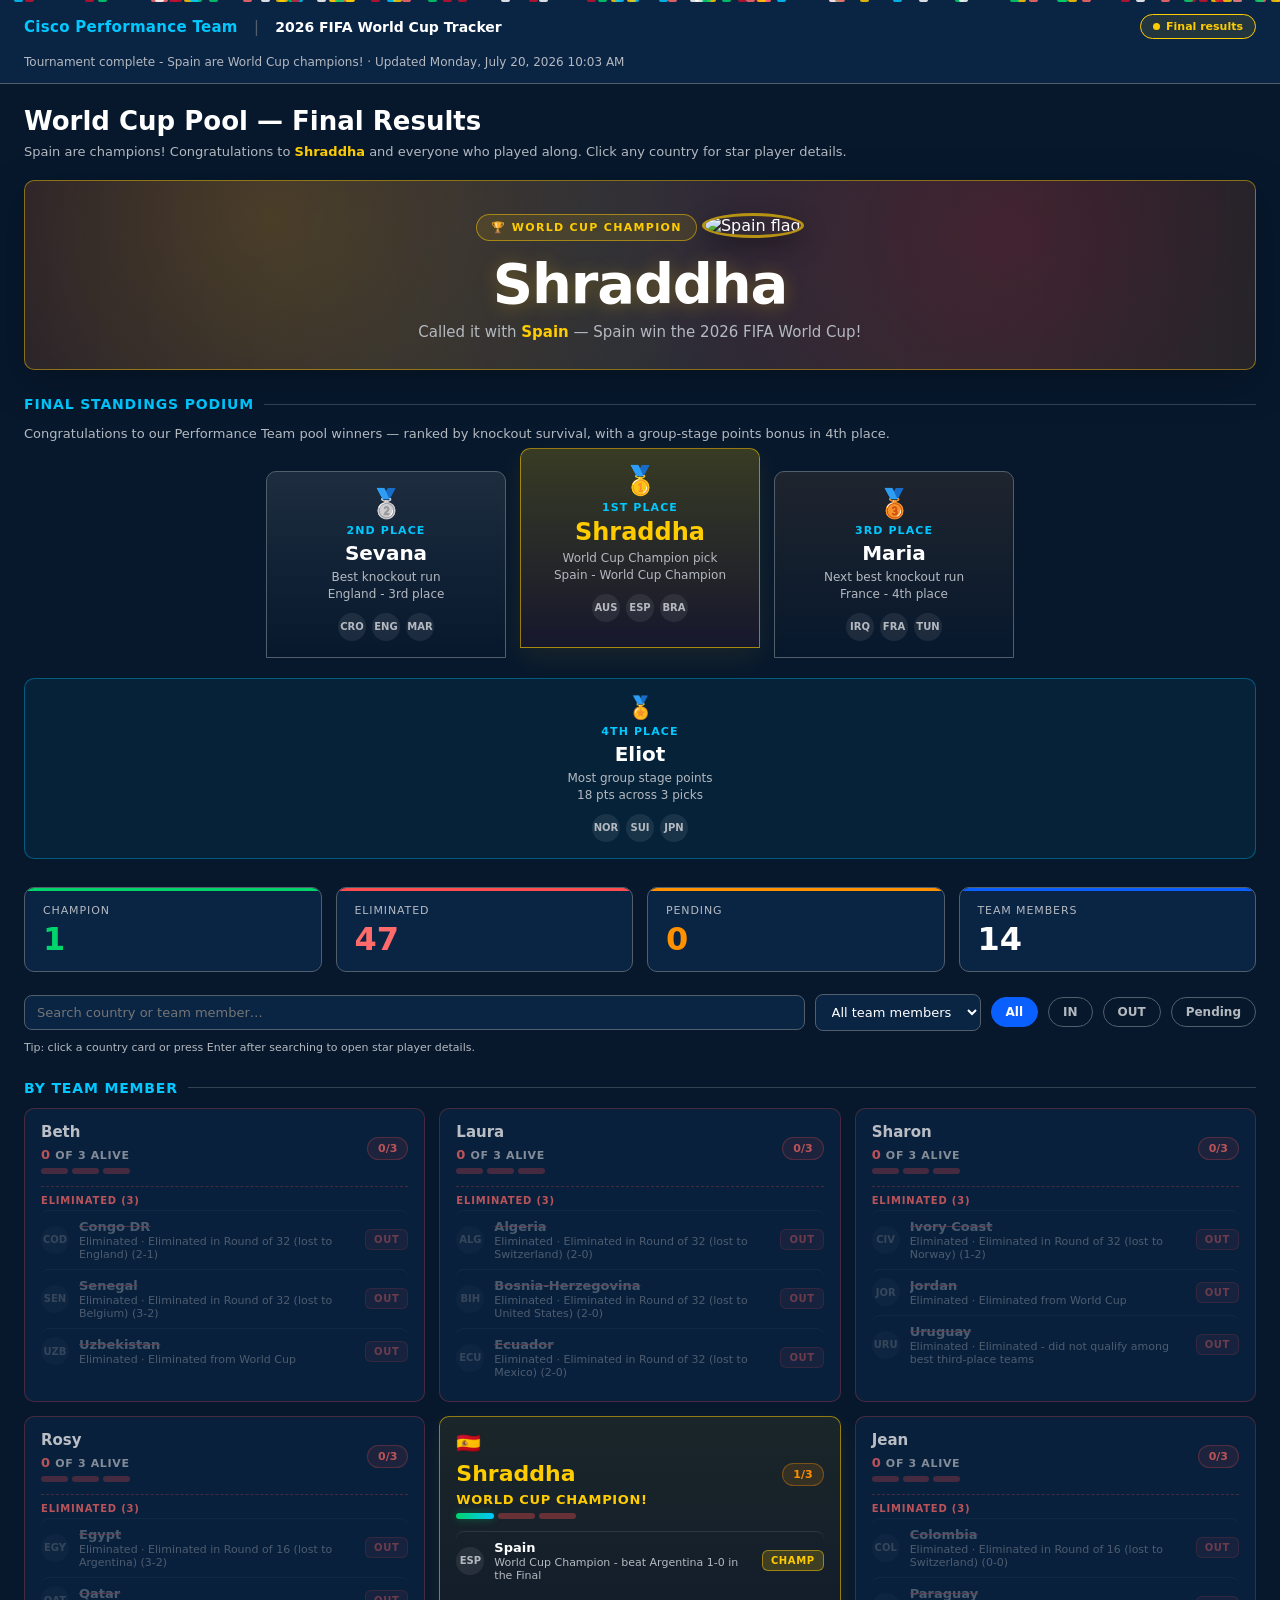
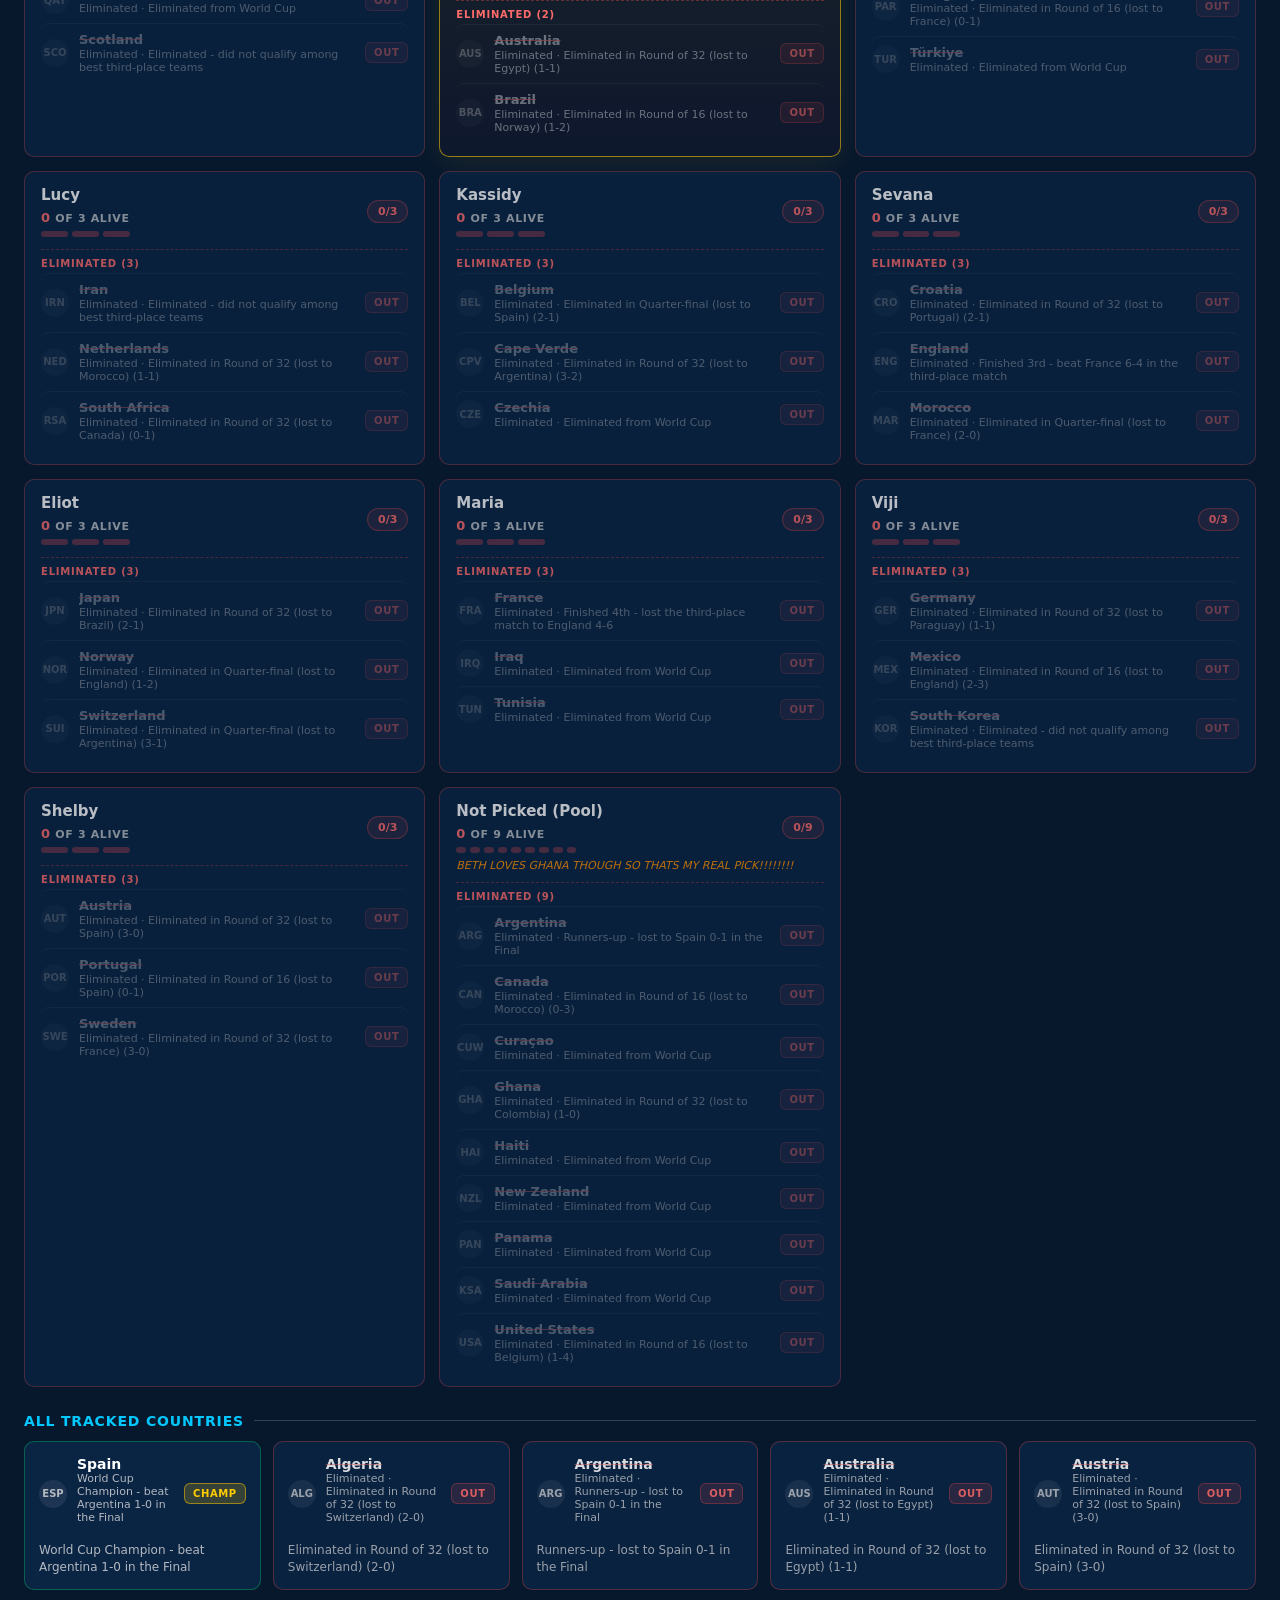
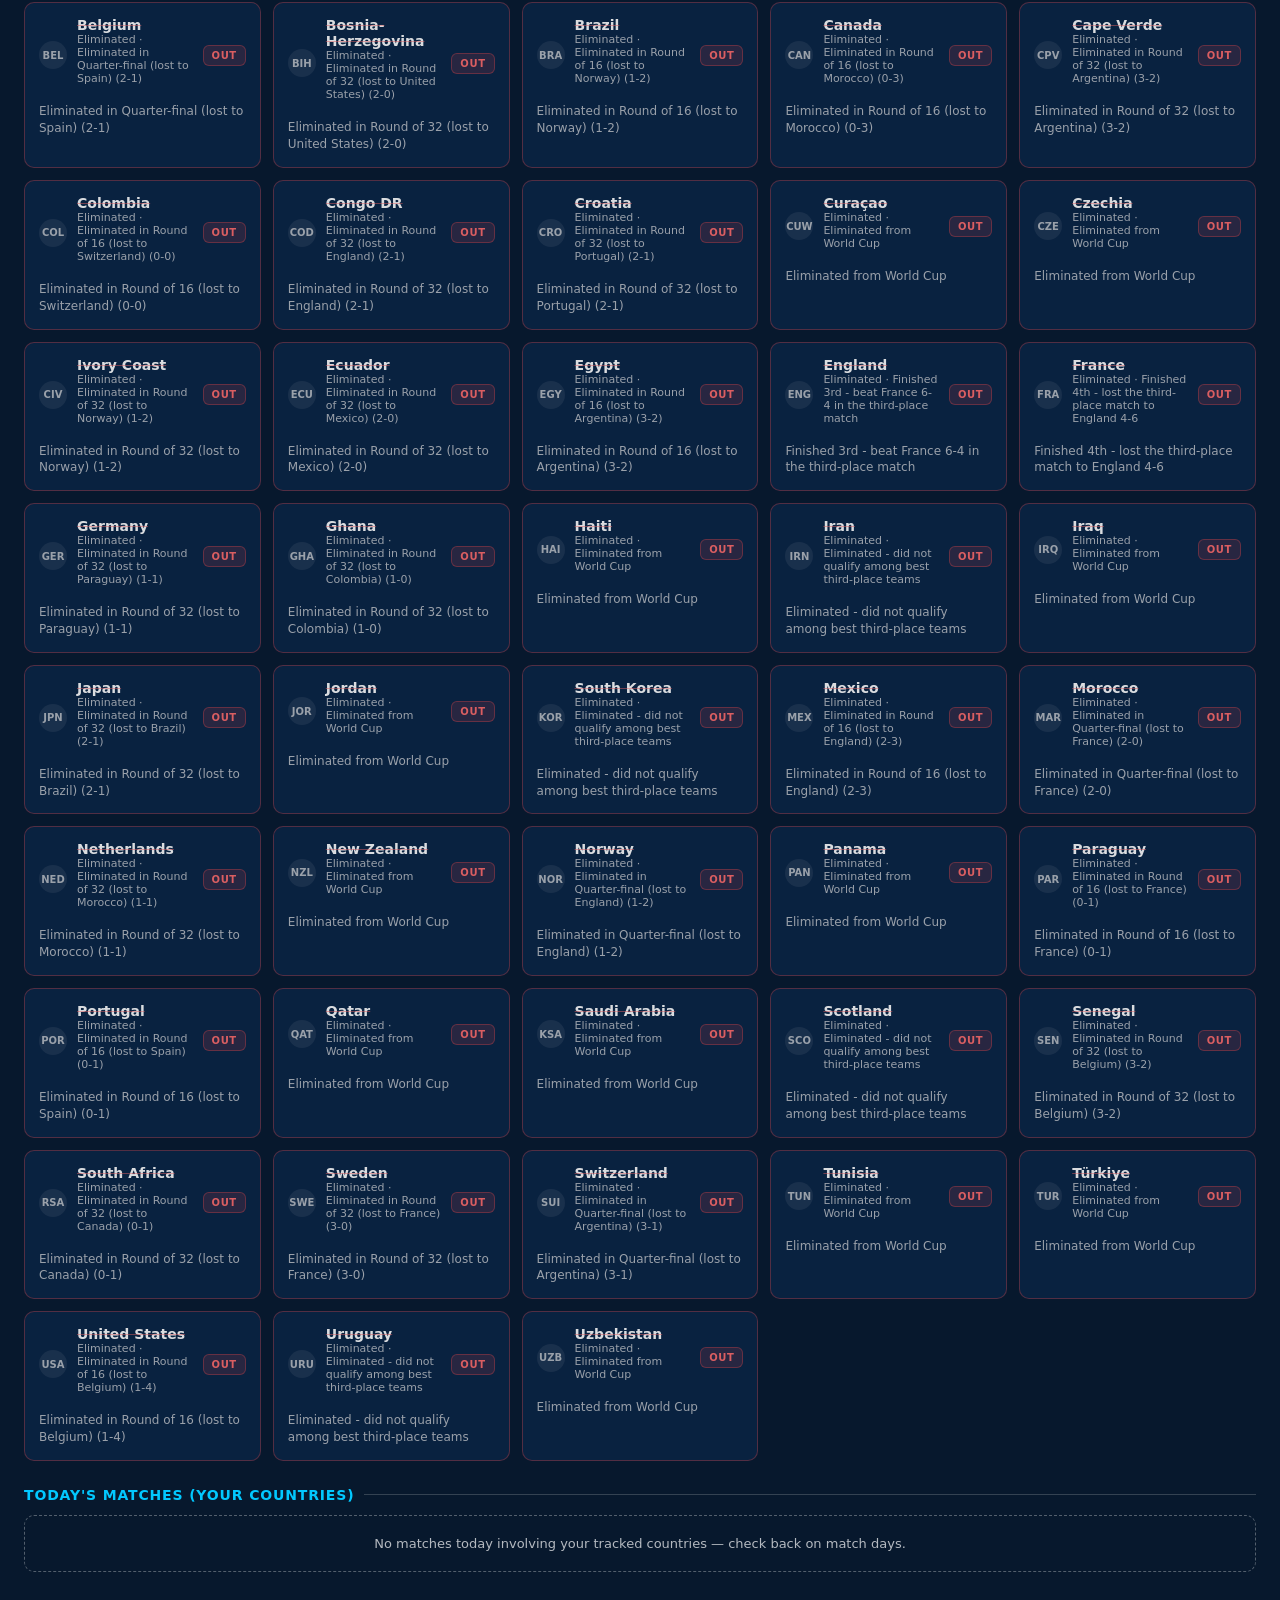
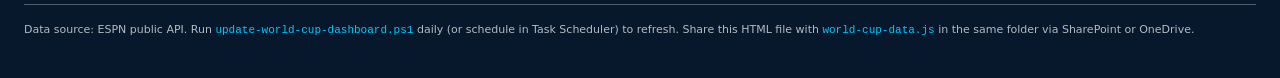
==== commit d1916a2e: "Final World Cup update with winner celebration and podium. Spain crowned champions with Shraddha hig" ====
--- a/World Cup/World-Cup-Performance-Team-Dashboard.html
+++ b/World Cup/World-Cup-Performance-Team-Dashboard.html
@@ -367,6 +367,7 @@
       flex-shrink: 0;
     }
     .badge.in { background: rgba(0, 212, 106, 0.15); color: #00d46a; border: 1px solid rgba(0, 212, 106, 0.35); }
+    .badge.in.champion { background: rgba(255, 204, 0, 0.18); color: #ffcc00; border: 1px solid rgba(255, 204, 0, 0.5); }
     .badge.out { background: rgba(255, 77, 79, 0.15); color: #ff6b6b; border: 1px solid rgba(255, 77, 79, 0.35); }
     .badge.pending { background: rgba(255, 144, 0, 0.15); color: var(--cisco-orange); border: 1px solid rgba(255, 144, 0, 0.35); }
     .country-grid {
@@ -603,6 +604,213 @@
       padding-top: 14px;
       border-top: 1px solid rgba(82, 94, 108, 0.35);
     }
+
+    .confetti-layer {
+      pointer-events: none;
+      position: fixed;
+      inset: 0;
+      overflow: hidden;
+      z-index: 999;
+    }
+    .confetti-piece {
+      position: absolute;
+      top: -12px;
+      width: 9px;
+      height: 14px;
+      border-radius: 2px;
+      opacity: 0.85;
+      animation: confetti-fall linear infinite;
+    }
+    @keyframes confetti-fall {
+      0% { transform: translateY(-10vh) rotate(0deg); }
+      100% { transform: translateY(110vh) rotate(720deg); }
+    }
+
+    .winner-hero {
+      position: relative;
+      border-radius: var(--cisco-radius);
+      padding: 32px 24px 28px;
+      margin-bottom: 24px;
+      text-align: center;
+      background:
+        radial-gradient(circle at 20% 20%, rgba(255, 204, 0, 0.18), transparent 45%),
+        radial-gradient(circle at 80% 30%, rgba(200, 16, 46, 0.2), transparent 40%),
+        linear-gradient(135deg, rgba(200, 16, 46, 0.12), rgba(255, 204, 0, 0.08));
+      border: 1px solid rgba(255, 204, 0, 0.45);
+      box-shadow: 0 12px 40px rgba(0, 0, 0, 0.25);
+      overflow: hidden;
+    }
+    .winner-hero.hidden { display: none; }
+    .winner-hero::before {
+      content: '';
+      position: absolute;
+      inset: 0;
+      background: linear-gradient(90deg, transparent, rgba(255,255,255,0.06), transparent);
+      animation: winner-shimmer 4s ease-in-out infinite;
+    }
+    @keyframes winner-shimmer {
+      0%, 100% { transform: translateX(-120%); }
+      50% { transform: translateX(120%); }
+    }
+    .winner-badge {
+      display: inline-flex;
+      align-items: center;
+      gap: 8px;
+      padding: 6px 14px;
+      border-radius: 999px;
+      font-size: 11px;
+      font-weight: 800;
+      letter-spacing: 0.12em;
+      text-transform: uppercase;
+      color: #ffcc00;
+      border: 1px solid rgba(255, 204, 0, 0.5);
+      background: rgba(255, 204, 0, 0.1);
+      margin-bottom: 14px;
+      position: relative;
+    }
+    .winner-flag {
+      width: 80px;
+      height: 80px;
+      border-radius: 50%;
+      object-fit: cover;
+      border: 3px solid rgba(255, 204, 0, 0.65);
+      box-shadow: 0 8px 24px rgba(0, 0, 0, 0.35);
+      margin-bottom: 12px;
+      position: relative;
+    }
+    .winner-name {
+      font-size: clamp(34px, 7vw, 56px);
+      font-weight: 800;
+      line-height: 1.05;
+      letter-spacing: -0.02em;
+      color: #fff;
+      text-shadow: 0 2px 18px rgba(255, 204, 0, 0.25);
+      position: relative;
+    }
+    .winner-subtitle {
+      margin-top: 10px;
+      font-size: 15px;
+      color: var(--cisco-muted);
+      position: relative;
+    }
+    .winner-subtitle strong { color: #ffcc00; }
+
+    .podium-section { margin-bottom: 28px; }
+    .podium-section.hidden { display: none; }
+    .podium-intro {
+      font-size: 13px;
+      color: var(--cisco-muted);
+      margin-bottom: 14px;
+      line-height: 1.5;
+    }
+    .podium-stage {
+      display: flex;
+      align-items: flex-end;
+      justify-content: center;
+      gap: 14px;
+      flex-wrap: wrap;
+    }
+    .podium-place {
+      flex: 1 1 150px;
+      max-width: 240px;
+      min-width: 140px;
+      text-align: center;
+      border-radius: var(--cisco-radius) var(--cisco-radius) 0 0;
+      padding: 18px 14px 16px;
+      border: 1px solid var(--cisco-slate);
+      background: var(--cisco-navy-mid);
+      position: relative;
+    }
+    .podium-medal {
+      font-size: 28px;
+      line-height: 1;
+      margin-bottom: 6px;
+    }
+    .podium-rank {
+      font-size: 11px;
+      font-weight: 800;
+      letter-spacing: 0.1em;
+      text-transform: uppercase;
+      color: var(--cisco-cyan);
+      margin-bottom: 4px;
+    }
+    .podium-name {
+      font-size: 20px;
+      font-weight: 800;
+      margin-bottom: 4px;
+    }
+    .podium-metric {
+      font-size: 12px;
+      color: var(--cisco-muted);
+      line-height: 1.4;
+      margin-bottom: 10px;
+      min-height: 34px;
+    }
+    .podium-flags {
+      display: flex;
+      justify-content: center;
+      gap: 6px;
+      flex-wrap: wrap;
+    }
+    .podium-place.place-1 {
+      order: 2;
+      min-height: 200px;
+      background: linear-gradient(180deg, rgba(255, 204, 0, 0.2), rgba(200, 16, 46, 0.08));
+      border-color: rgba(255, 204, 0, 0.55);
+      transform: translateY(-10px);
+      box-shadow: 0 10px 30px rgba(255, 204, 0, 0.08);
+    }
+    .podium-place.place-1 .podium-name { font-size: 24px; color: #ffcc00; }
+    .podium-place.place-2 {
+      order: 1;
+      min-height: 160px;
+      background: linear-gradient(180deg, rgba(192, 192, 192, 0.12), transparent);
+    }
+    .podium-place.place-3 {
+      order: 3;
+      min-height: 140px;
+      background: linear-gradient(180deg, rgba(205, 127, 50, 0.12), transparent);
+    }
+    .podium-place.place-4 {
+      flex: 1 1 100%;
+      max-width: 100%;
+      min-height: auto;
+      border-radius: var(--cisco-radius);
+      margin-top: 6px;
+      order: 4;
+      background: rgba(2, 200, 255, 0.06);
+      border-color: rgba(2, 200, 255, 0.35);
+      transform: none;
+    }
+    .podium-place.place-4 .podium-medal { font-size: 22px; }
+
+    .member-card.winner {
+      border-color: rgba(255, 204, 0, 0.55);
+      background: linear-gradient(180deg, rgba(255, 204, 0, 0.08), rgba(200, 16, 46, 0.04));
+      box-shadow: 0 8px 28px rgba(255, 204, 0, 0.08);
+    }
+    .member-card.winner .member-name {
+      font-size: 22px;
+      color: #ffcc00;
+    }
+    .member-card.winner .member-name-wrap::before {
+      content: '🇪🇸';
+      font-size: 20px;
+      margin-right: 6px;
+    }
+    .member-card.winner .member-score.surviving {
+      background: rgba(255, 204, 0, 0.15);
+      border-color: rgba(255, 204, 0, 0.45);
+      color: #ffcc00;
+    }
+
+    .leaderboard-section.hidden { display: none; }
+    .pill.final {
+      border-color: #ffcc00;
+      color: #ffcc00;
+      background: rgba(255, 204, 0, 0.1);
+    }
+    .pill.final .live-dot { background: #ffcc00; animation: none; }
   </style>
 </head>
 <body>
@@ -611,18 +819,27 @@
     <span class="sep">|</span>
     <span class="title">2026 FIFA World Cup Tracker</span>
     <span class="spacer"></span>
-    <span class="pill live"><span class="live-dot"></span> Daily status</span>
+    <span class="pill live" id="statusPill"><span class="live-dot"></span> <span id="statusPillText">Daily status</span></span>
     <span class="meta" id="updatedMeta">Loading…</span>
   </header>
 
   <main class="main">
-    <h1>World Cup Country Tracker</h1>
-    <p class="subtitle">
+    <h1 id="pageTitle">World Cup Country Tracker</h1>
+    <p class="subtitle" id="pageSubtitle">
       Knockout stage tracker for our FIFA Draw picks — see who still has countries
       <strong style="color:#00d46a">alive</strong> in the 2026 World Cup. Click any country for star player details.
     </p>
 
+    <div class="confetti-layer" id="confetti" aria-hidden="true"></div>
+    <div class="winner-hero hidden" id="winnerHero" aria-live="polite"></div>
+
     <div class="alert-banner" id="changesBanner"></div>
+
+    <div class="podium-section hidden" id="podiumSection">
+      <div class="section-title">Final Standings Podium</div>
+      <p class="podium-intro">Congratulations to our Performance Team pool winners — ranked by knockout survival, with a group-stage points bonus in 4th place.</p>
+      <div class="podium-stage" id="podium"></div>
+    </div>
 
     <div class="summary-row" id="summaryRow"></div>
 
@@ -638,8 +855,8 @@
     </div>
     <p class="search-hint" id="searchHint">Tip: click a country card or press Enter after searching to open star player details.</p>
 
-    <div class="section-title">Knockout Survival Standings</div>
-    <div class="leaderboard" id="leaderboard"></div>
+    <div class="section-title leaderboard-section" id="leaderboardSection">Knockout Survival Standings</div>
+    <div class="leaderboard leaderboard-section" id="leaderboard"></div>
 
     <div class="section-title">By Team Member</div>
     <div class="member-grid" id="memberGrid"></div>
@@ -793,10 +1010,101 @@
       return `<div class="flag-placeholder">${abbr}</div>`;
     }
 
-    function badgeHtml(status) {
-      const label = status === 'IN' ? 'ALIVE' : status === 'OUT' ? 'OUT' : 'PENDING';
-      const cls = status === 'IN' ? 'in' : status === 'OUT' ? 'out' : 'pending';
+    function badgeHtml(status, pickName) {
+      const isChampion = data.tournamentComplete && status === 'IN';
+      const label = isChampion ? 'CHAMP' : status === 'IN' ? 'ALIVE' : status === 'OUT' ? 'OUT' : 'PENDING';
+      const cls = isChampion ? 'in champion' : status === 'IN' ? 'in' : status === 'OUT' ? 'out' : 'pending';
       return `<span class="badge ${cls}">${label}</span>`;
+    }
+
+    function podiumMedal(place) {
+      return ({ 1: '🥇', 2: '🥈', 3: '🥉', 4: '🏅' })[place] || `#${place}`;
+    }
+
+    function startConfetti() {
+      const container = document.getElementById('confetti');
+      if (!container || container.dataset.started === '1') return;
+      container.dataset.started = '1';
+      const colors = ['#ffcc00', '#c8102e', '#00d46a', '#02c8ff', '#ffffff', '#ff6b6b'];
+      for (let i = 0; i < 90; i++) {
+        const piece = document.createElement('span');
+        piece.className = 'confetti-piece';
+        piece.style.left = `${Math.random() * 100}%`;
+        piece.style.background = colors[Math.floor(Math.random() * colors.length)];
+        piece.style.animationDelay = `${Math.random() * 5}s`;
+        piece.style.animationDuration = `${3 + Math.random() * 4}s`;
+        container.appendChild(piece);
+      }
+    }
+
+    function renderWinnerHero() {
+      const hero = document.getElementById('winnerHero');
+      const podium = data.podium;
+      if (!data.tournamentComplete || !podium) {
+        hero.classList.add('hidden');
+        hero.innerHTML = '';
+        return;
+      }
+      const logo = podium.championLogo
+        ? `<img class="winner-flag" src="${esc(podium.championLogo)}" alt="Spain flag" />`
+        : '';
+      hero.innerHTML = `
+        <div class="winner-badge">🏆 World Cup Champion</div>
+        ${logo}
+        <div class="winner-name">${esc(podium.winnerMember)}</div>
+        <div class="winner-subtitle">
+          Called it with <strong>${esc(podium.championPick || podium.championTeam)}</strong> —
+          ${esc(podium.championTeam)} win the 2026 FIFA World Cup!
+        </div>
+      `;
+      hero.classList.remove('hidden');
+      startConfetti();
+    }
+
+    function renderPodium() {
+      const section = document.getElementById('podiumSection');
+      const stage = document.getElementById('podium');
+      if (!data.podium || !data.podium.places || data.podium.places.length === 0) {
+        section.classList.add('hidden');
+        stage.innerHTML = '';
+        return;
+      }
+      stage.innerHTML = data.podium.places.map(place => {
+        const flags = (place.countries || []).map(c => flagHtml(c)).join('');
+        return `
+          <div class="podium-place place-${place.place}">
+            <div class="podium-medal">${podiumMedal(place.place)}</div>
+            <div class="podium-rank">${esc(place.title)}</div>
+            <div class="podium-name">${esc(place.memberName)}</div>
+            <div class="podium-metric">${esc(place.subtitle)}<br>${esc(place.metric || '')}</div>
+            <div class="podium-flags">${flags}</div>
+          </div>
+        `;
+      }).join('');
+      section.classList.remove('hidden');
+    }
+
+    function renderTournamentChrome() {
+      const complete = !!data.tournamentComplete;
+      const pill = document.getElementById('statusPill');
+      const pillText = document.getElementById('statusPillText');
+      const title = document.getElementById('pageTitle');
+      const subtitle = document.getElementById('pageSubtitle');
+      const leaderboardSections = document.querySelectorAll('.leaderboard-section');
+
+      if (complete) {
+        pill.classList.add('final');
+        pillText.textContent = 'Final results';
+        title.textContent = 'World Cup Pool — Final Results';
+        subtitle.innerHTML = `Spain are champions! Congratulations to <strong style="color:#ffcc00">${esc(data.podium?.winnerMember || 'Shraddha')}</strong> and everyone who played along. Click any country for star player details.`;
+        leaderboardSections.forEach(el => el.classList.add('hidden'));
+      } else {
+        pill.classList.remove('final');
+        pillText.textContent = 'Daily status';
+        title.textContent = 'World Cup Country Tracker';
+        subtitle.innerHTML = 'Knockout stage tracker for our FIFA Draw picks — see who still has countries <strong style="color:#00d46a">alive</strong> in the 2026 World Cup. Click any country for star player details.';
+        leaderboardSections.forEach(el => el.classList.remove('hidden'));
+      }
     }
 
     function sortCountriesByStatus(countries) {
@@ -856,8 +1164,9 @@
 
     function renderSummary() {
       const s = data.summary;
+      const aliveLabel = data.tournamentComplete ? 'Champion' : 'Still Alive';
       document.getElementById('summaryRow').innerHTML = `
-        <div class="stat-card in"><div class="stat-label">Still Alive</div><div class="stat-value">${s.inCount}</div></div>
+        <div class="stat-card in"><div class="stat-label">${aliveLabel}</div><div class="stat-value">${s.inCount}</div></div>
         <div class="stat-card out"><div class="stat-label">Eliminated</div><div class="stat-value">${s.outCount}</div></div>
         <div class="stat-card pending"><div class="stat-label">Pending</div><div class="stat-value">${s.pendingCount}</div></div>
         <div class="stat-card team"><div class="stat-label">Team Members</div><div class="stat-value">${s.members}</div></div>
@@ -906,13 +1215,19 @@
             ? allCountries
             : visible;
 
-          const cardClass = m.inCount === 0
-            ? 'member-card gone'
-            : m.inCount === total
-              ? 'member-card perfect'
-              : 'member-card';
+          const cardClass = data.podium && m.name === data.podium.winnerMember
+            ? 'member-card winner'
+            : m.inCount === 0
+              ? 'member-card gone'
+              : m.inCount === total
+                ? 'member-card perfect'
+                : 'member-card';
 
           const note = m.note ? `<div class="member-note">${esc(m.note)}</div>` : '';
+          const isWinner = data.podium && m.name === data.podium.winnerMember;
+          const aliveLabel = isWinner
+            ? '<strong style="color:#ffcc00">World Cup Champion!</strong>'
+            : `<strong>${m.inCount}</strong> of ${total} alive`;
 
           function countryRowHtml(c) {
             const eliminated = c.status === 'OUT';
@@ -944,8 +1259,8 @@
               <div class="member-head">
                 <div class="member-name-wrap">
                   <span class="member-name">${esc(m.name)}</span>
-                  <span class="member-alive-label${m.inCount === 0 ? ' all-out' : ''}">
-                    <strong>${m.inCount}</strong> of ${total} alive
+                  <span class="member-alive-label${m.inCount === 0 && !isWinner ? ' all-out' : ''}">
+                    ${aliveLabel}
                   </span>
                   ${survivalBarHtml(m.inCount, total)}
                 </div>
@@ -1041,6 +1356,9 @@
     }
 
     function renderAll() {
+      renderTournamentChrome();
+      renderWinnerHero();
+      renderPodium();
       renderSummary();
       renderChanges();
       renderLeaderboard();
